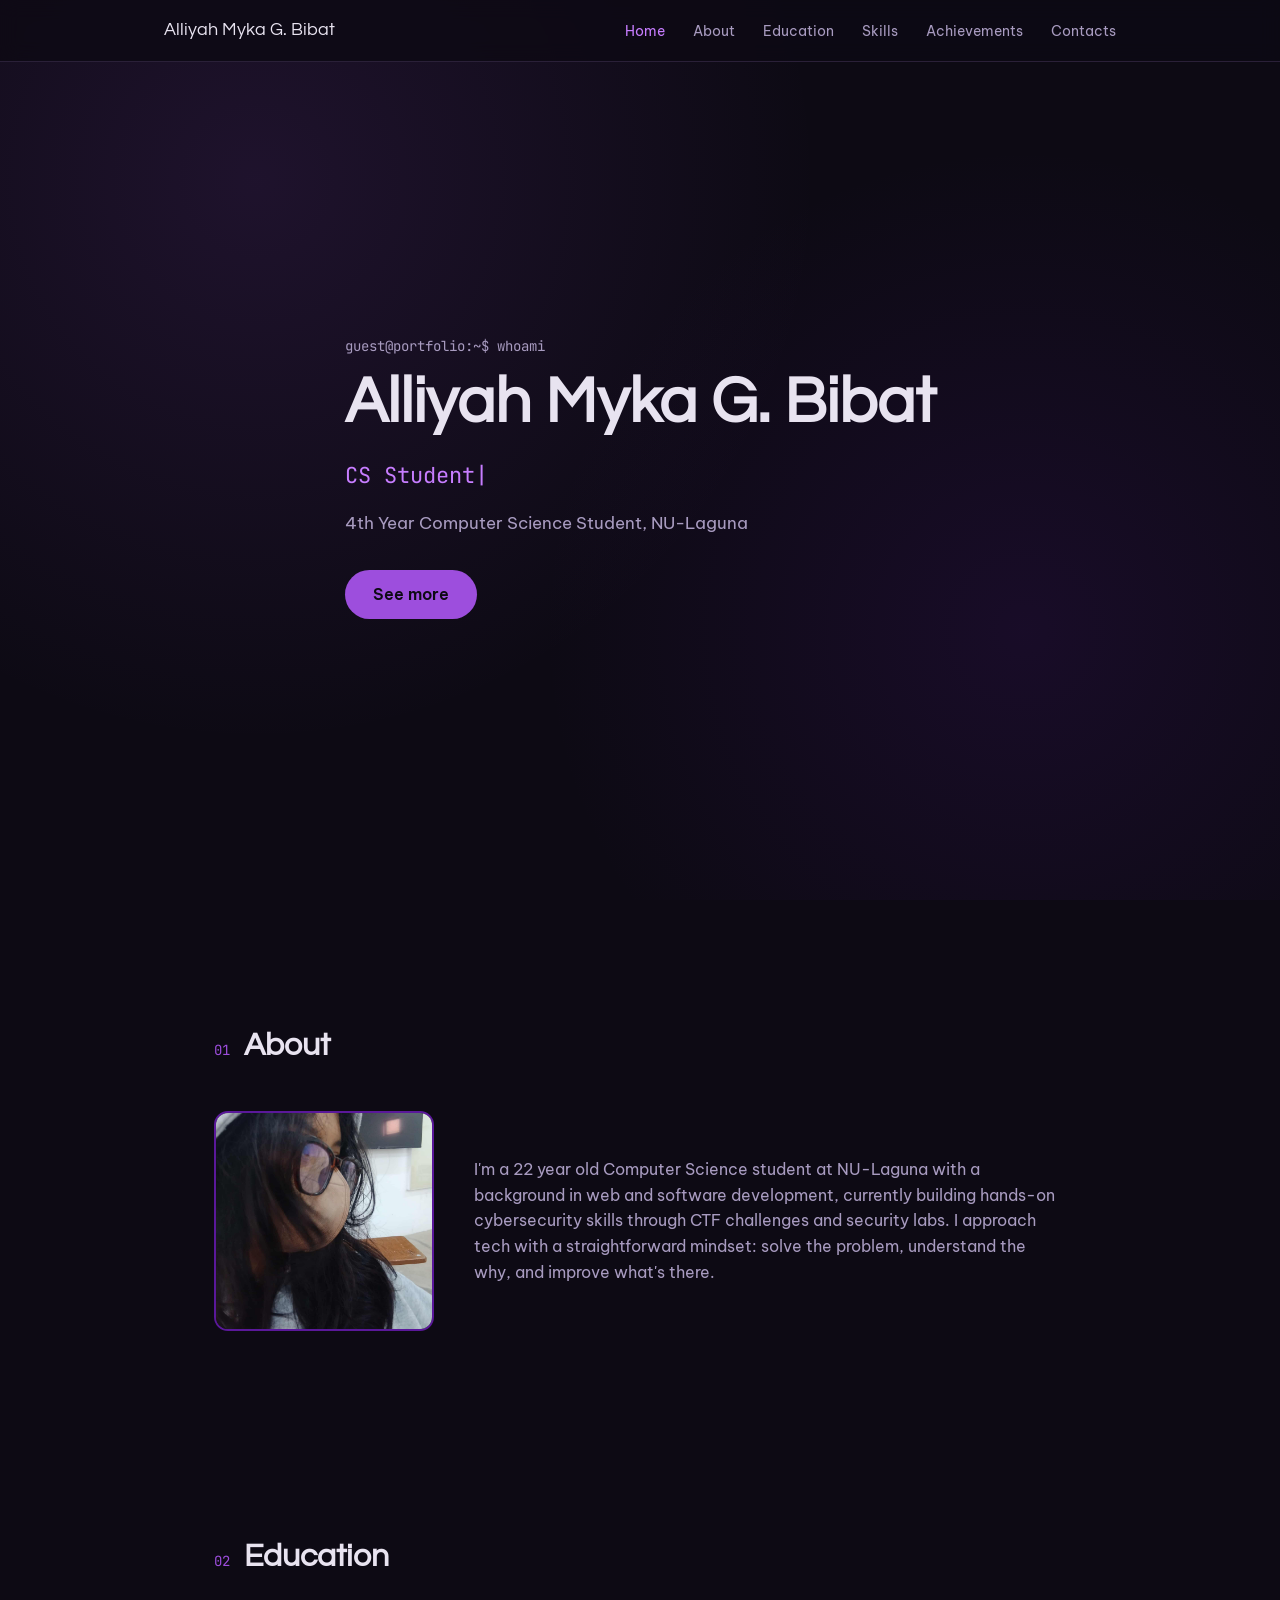
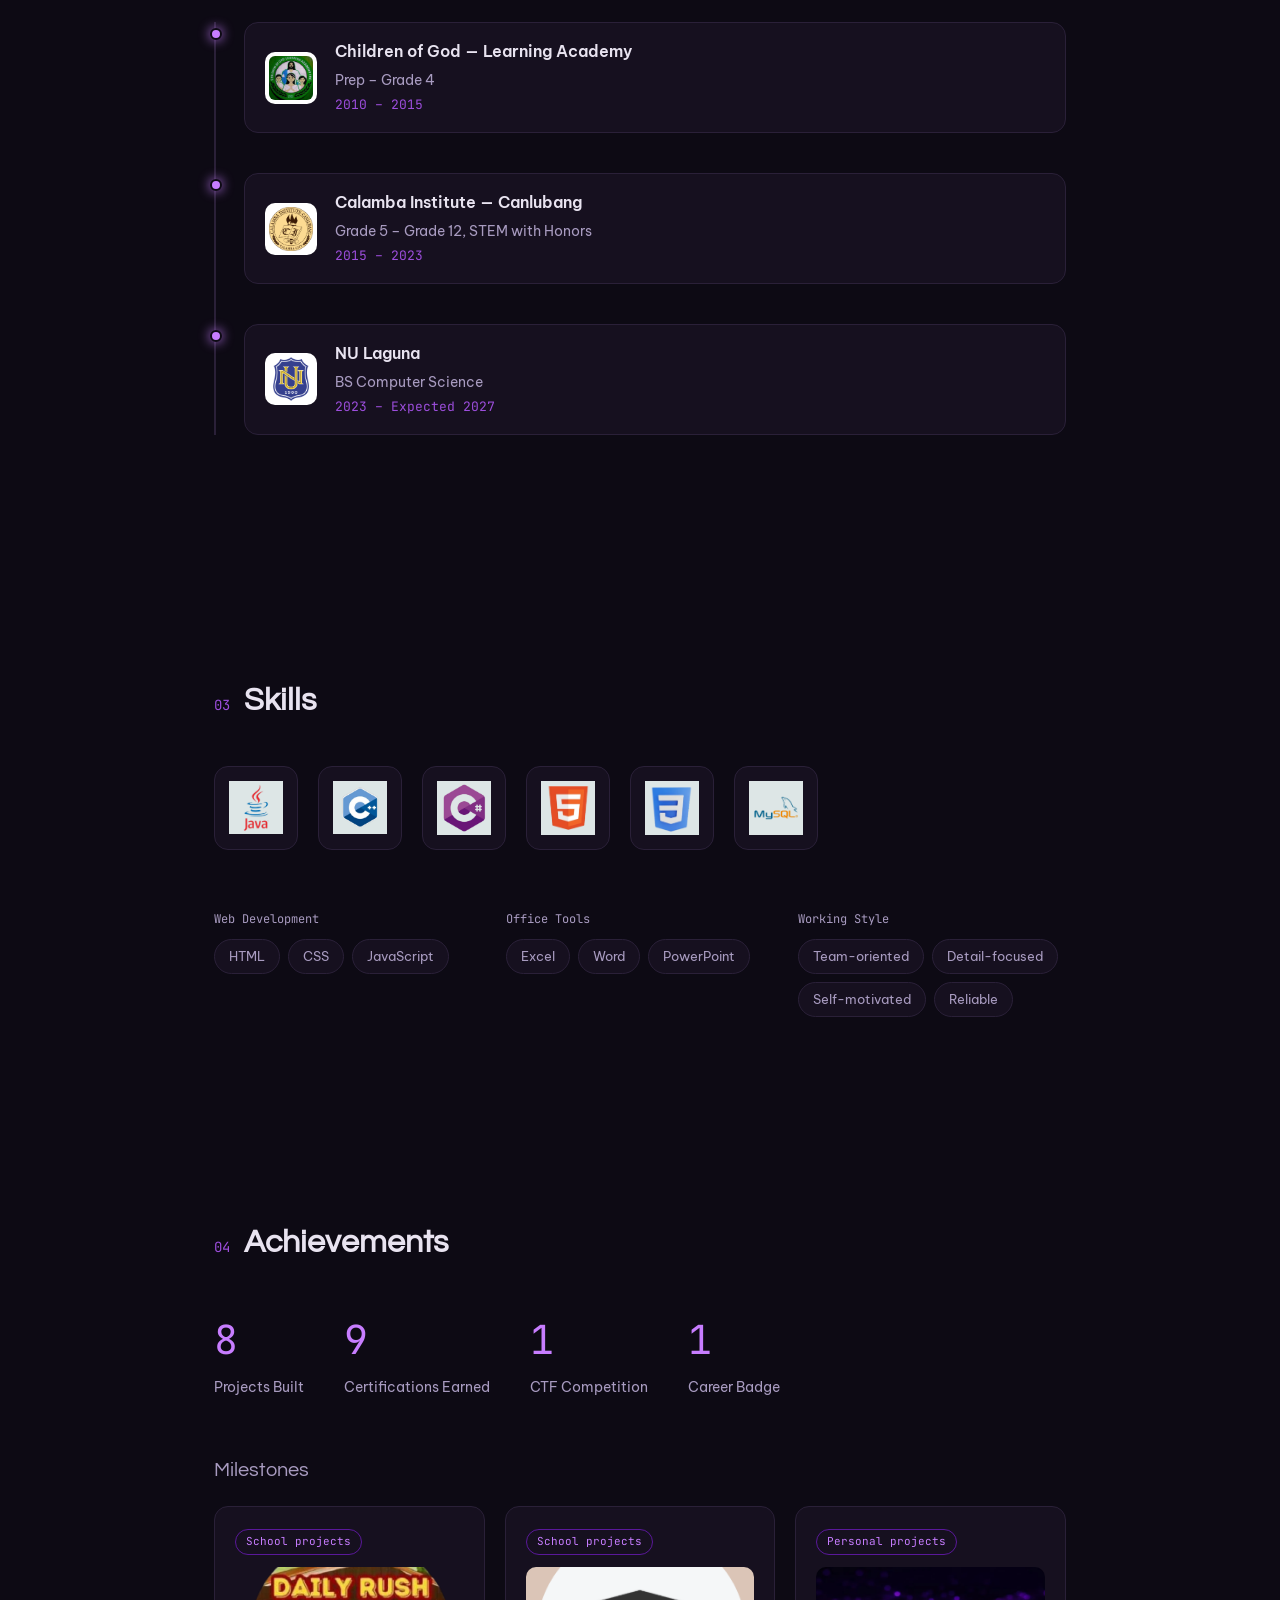
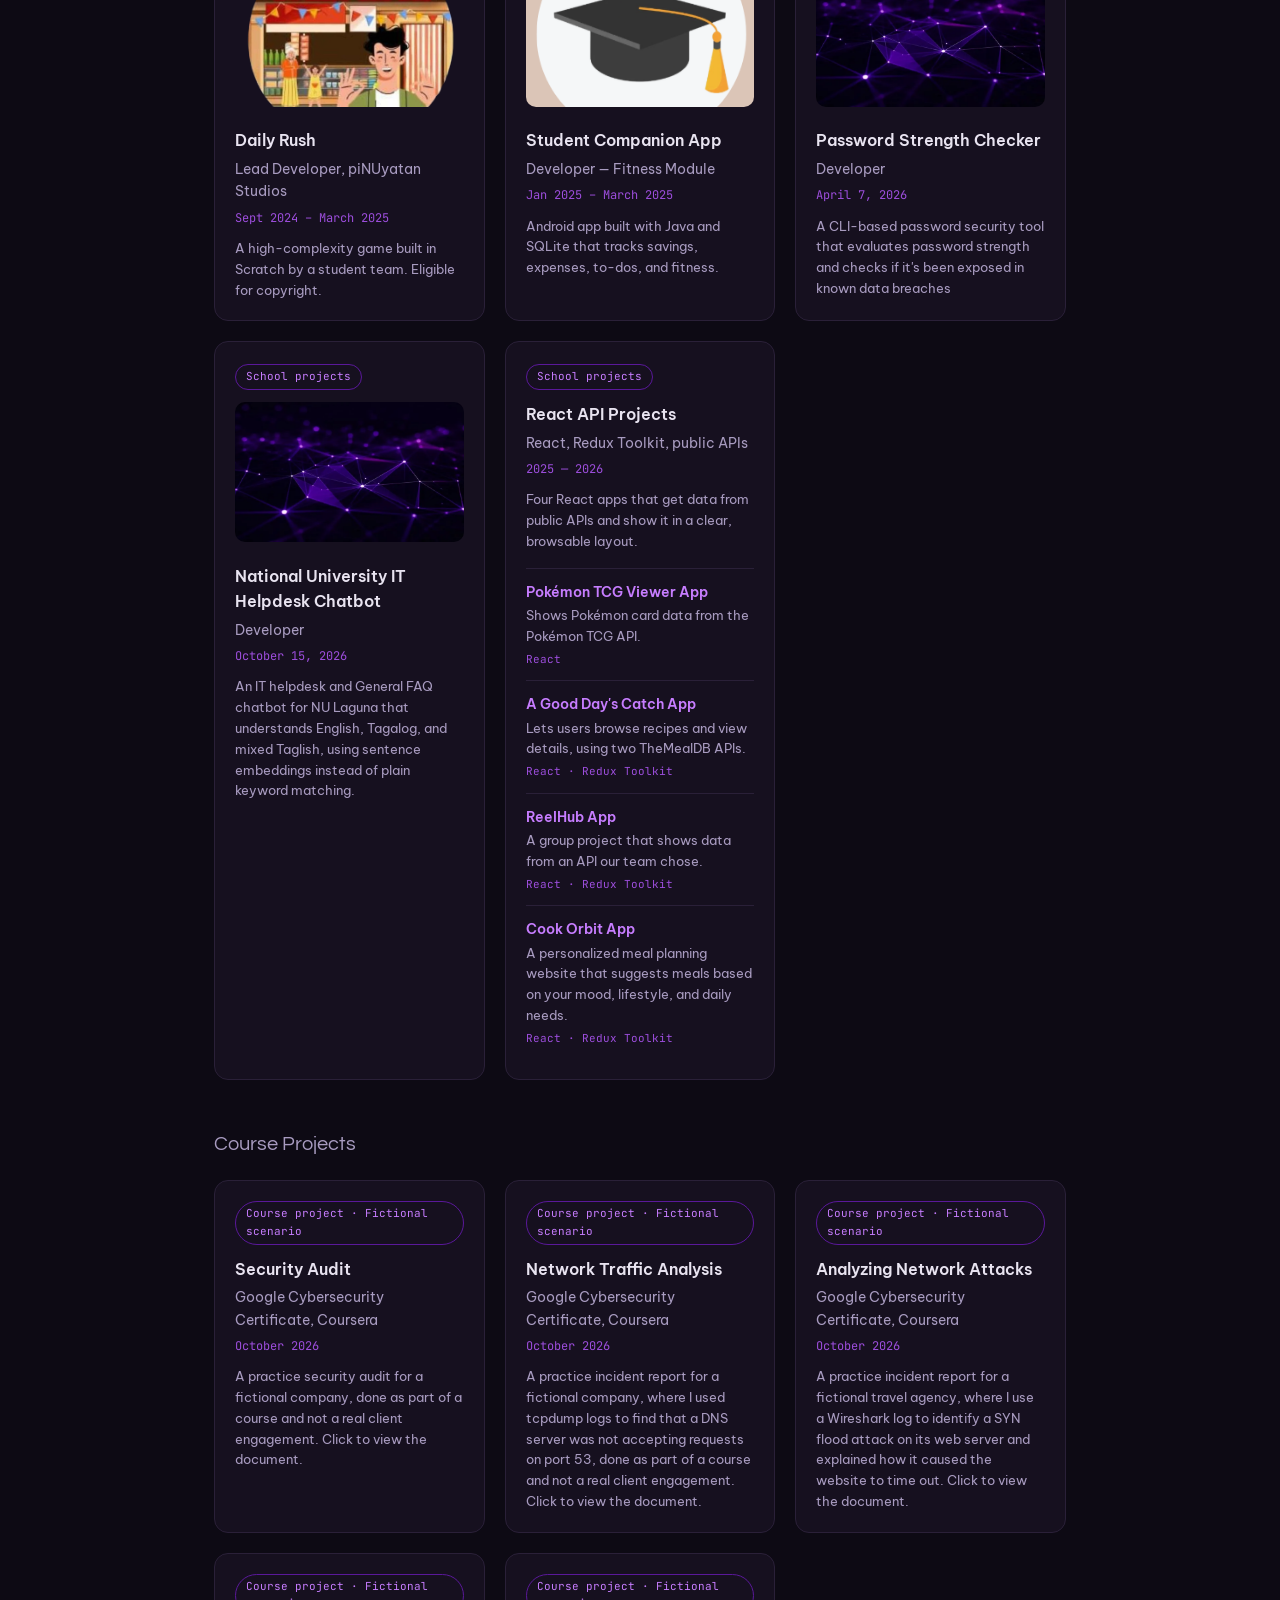
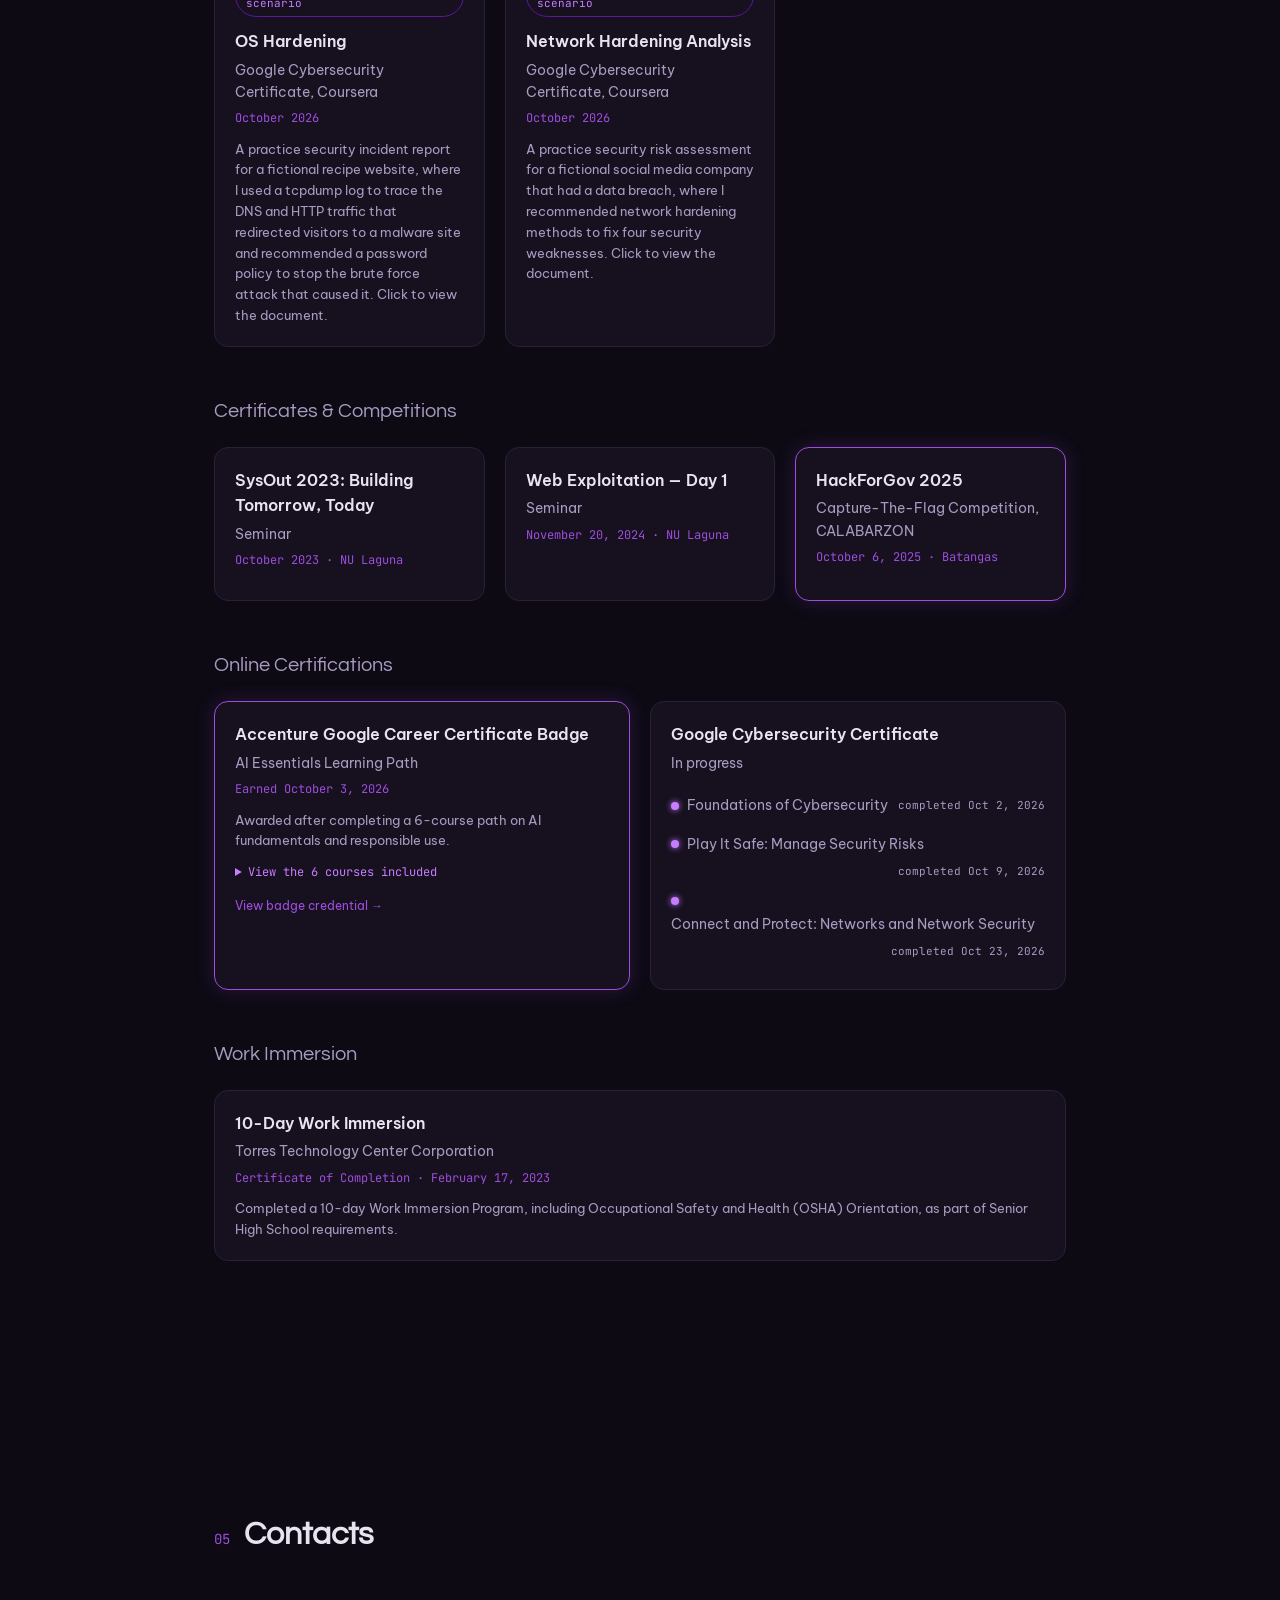
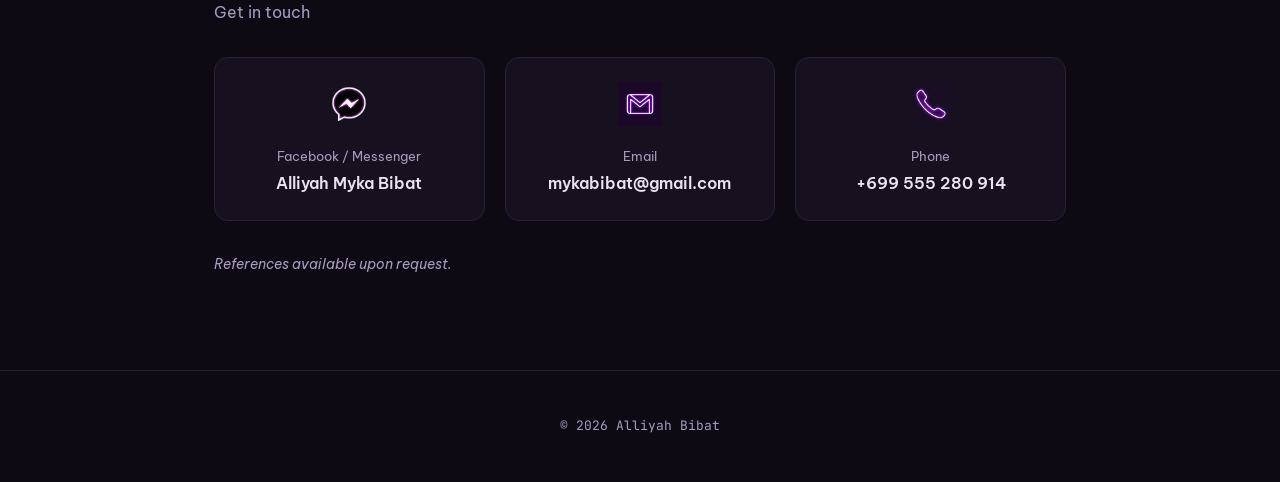
==== index.html @ 3f907509 "fixed stats" ====
<!DOCTYPE html>
<html lang="en">
<head>
<meta charset="UTF-8">
<meta name="viewport" content="width=device-width, initial-scale=1.0">
<title>Alliyah Bibat - Portfolio</title>
<link rel="icon" href="images/tab_icon.png" type="image/png">

<!-- preview stuff -->
<meta property="og:title" content="Alliyah Bibat - Portfolio">
<meta property="og:description" content="CS Student at NU Laguna.">
<meta property="og:image" content="https://my-portfolio-lake-delta-31.vercel.app/preview.png">
<meta property="og:url" content="https://my-portfolio-lake-delta-31.vercel.app/">
<meta property="og:type" content="website">

<meta name="twitter:card" content="summary_large_image">
<meta name="twitter:title" content="Alliyah Bibat - Portfolio">
<meta name="twitter:description" content="CS Student at NU Laguna.">
<meta name="twitter:image" content="https://my-portfolio-lake-delta-31.vercel.app/preview.png">

<!-- fonts -->
<link rel="preconnect" href="https://fonts.googleapis.com">
<link rel="preconnect" href="https://fonts.gstatic.com" crossorigin>
<link href="https://fonts.googleapis.com/css2?family=Questrial&family=Be+Vietnam+Pro:wght@400;500;600&family=JetBrains+Mono:wght@400;500;600&display=swap" rel="stylesheet">
                
<link rel="stylesheet" href="style.css">
</head>

<body>
    <nav class="navbar" id="navbar">
      <div class="nav-inner">
        <a href="#home" class="nav-brand">Alliyah Myka G. Bibat</a>
        <button class="nav-toggle" id="navToggle" aria-label="Toggle navigation">
          <span></span><span></span><span></span>
        </button>
        <ul class="nav-links" id="navLinks">
          <li><a href="#home" class="nav-link">Home</a></li>
          <li><a href="#about" class="nav-link">About</a></li>
          <li><a href="#education" class="nav-link">Education</a></li>
          <li><a href="#skills" class="nav-link">Skills</a></li>
          <li><a href="#achievements" class="nav-link">Achievements</a></li>
          <li><a href="#contact" class="nav-link">Contacts</a></li>
        </ul>
      </div>
    </nav>
 
    <section id="home" class="section hero">
      <div class="hero-inner">
        <p class="mono prompt">guest@portfolio:~$ whoami</p>
        <h1 class="hero-name">Alliyah Myka G. Bibat</h1>
        <p class="hero-role">
          <span id="typedRole" class="typed"></span><span class="cursor">|</span>
        </p>
        <p class="hero-sub">4th Year Computer Science Student, NU-Laguna</p>
        <a href="#about" class="btn-primary">See more</a>
      </div>
    </section>

    <section id="about" class="section">
      <div class="section-head">
        <span class="tag mono">01</span>
        <h2>About</h2>
      </div>

      <!-- update age -->
      <div class="about-grid">
        <img src="images/about.png" alt="pic of Alliyah" class="about-photo">
        <div class="about-text">
          <p>
            I'm a 22 year old Computer Science student at NU-Laguna with a background in
            web and software development, currently building hands-on cybersecurity skills
            through CTF challenges and security labs. I approach tech with a straightforward
            mindset: solve the problem, understand the why, and improve what's there.
          </p>
        </div>
      </div>
    </section>

    <section id="education" class="section">
      <div class="section-head">
        <span class="tag mono">02</span>
        <h2>Education</h2>
      </div>
      <div class="timeline">
        <div class="timeline-item">
          <div class="timeline-dot"></div>
          <div class="timeline-content">
            <a href="https://www.facebook.com/childrenofgodlearningacademy/" target="_blank" class="timeline-link">
              <img src="images/cgla.png" alt="CGLA logo" class="timeline-logo">
              <div>
                <p class="timeline-school">Children of God — Learning Academy</p>
                <p class="timeline-detail">Prep – Grade 4</p>
                <p class="mono timeline-date">2010 – 2015</p>
              </div>
            </a>
          </div>
        </div>

        <div class="timeline-item">
          <div class="timeline-dot"></div>
          <div class="timeline-content">
            <a href="https://www.facebook.com/CI.Canlubang.official/" target="_blank" class="timeline-link">
              <img src="images/cic.png" alt="CIC logo" class="timeline-logo">
              <div>
                <p class="timeline-school">Calamba Institute — Canlubang</p>
                <p class="timeline-detail">Grade 5 – Grade 12, STEM with Honors</p>
                <p class="mono timeline-date">2015 – 2023</p>
              </div>
            </a>
          </div>
        </div>

        <div class="timeline-item">
          <div class="timeline-dot"></div>
          <div class="timeline-content">
            <a href="https://www.national-u.edu.ph/nu-laguna/" target="_blank" class="timeline-link">
              <img src="images/nu.png" alt="NU Laguna logo" class="timeline-logo">
              <div>
                <p class="timeline-school">NU Laguna</p>
                <p class="timeline-detail">BS Computer Science</p>
                <p class="mono timeline-date">2023 – Expected 2027</p>
              </div>
            </a>
          </div>
        </div>
      </div>
    </section>

    <section id="skills" class="section">
      <div class="section-head">
        <span class="tag mono">03</span>
        <h2>Skills</h2>
      </div>

      <div class="skills-icons">
        <img src="images/java.png" alt="Java" class="skill-icon">
        <img src="images/c++.png" alt="C++" class="skill-icon">
        <img src="images/csharp.png" alt="C#" class="skill-icon">
        <img src="images/html.png" alt="HTML" class="skill-icon">
        <img src="images/css.png" alt="CSS" class="skill-icon">
        <img src="images/sql.png" alt="MySQL" class="skill-icon">
      </div>

      <div class="skills-tags-wrap">
        <div class="skills-tag-group">
          <p class="mono skills-label">Web Development</p>
          <div class="tags">
            <span class="tag-pill">HTML</span>
            <span class="tag-pill">CSS</span>
            <span class="tag-pill">JavaScript</span>
          </div>
        </div>
        <div class="skills-tag-group">
          <p class="mono skills-label">Office Tools</p>
          <div class="tags">
            <span class="tag-pill">Excel</span>
            <span class="tag-pill">Word</span>
            <span class="tag-pill">PowerPoint</span>
          </div>
        </div>
        <div class="skills-tag-group">
          <p class="mono skills-label">Working Style</p>
          <div class="tags">
            <span class="tag-pill">Team-oriented</span>
            <span class="tag-pill">Detail-focused</span>
            <span class="tag-pill">Self-motivated</span>
            <span class="tag-pill">Reliable</span>
          </div>
        </div>
      </div>
    </section>

    <section id="achievements" class="section">
      <div class="section-head">
        <span class="tag mono">04</span>
        <h2>Achievements</h2>
      </div>

      <!-- update stats -->
        <div class="stats-strip">
          <div class="stat">
            <p class="stat-num mono" data-target="8">0</p>
            <p class="stat-label">Projects Built</p>
          </div>
          <div class="stat">
            <p class="stat-num mono" data-target="9">0</p>
            <p class="stat-label">Certifications Earned</p>
          </div>
          <div class="stat">
            <p class="stat-num mono" data-target="1">0</p>
            <p class="stat-label">CTF Competition</p>
          </div>
          <div class="stat">
            <p class="stat-num mono" data-target="1">0</p>
            <p class="stat-label">Career Badge</p>
          </div>
        </div>

      <h3 class="sub-heading">Milestones</h3>
      <div class="cards-grid">
        <div class="card">
          <a href="proj/BibatMadriagaRodaSayre_DailyRush.html" target="_blank" class="card-link">
            <span class="label-pill mono">School projects</span>
            <img src="images/daily rush.png" alt="Daily Rush icon" class="card-img">
            <p class="card-title">Daily Rush</p>
            <p class="card-role">Lead Developer, piNUyatan Studios</p>
            <p class="mono card-date">Sept 2024 – March 2025</p>
            <p class="card-desc">A high-complexity game built in Scratch by a student team. Eligible for copyright.</p>
          </a>
        </div>

        <div class="card">
          <span class="label-pill mono">School projects</span>
          <img src="images/app.png" alt="Student Companion App icon" class="card-img">
          <p class="card-title">Student Companion App</p>
          <p class="card-role">Developer — Fitness Module</p>
          <p class="mono card-date">Jan 2025 – March 2025</p>
          <p class="card-desc">Android app built with Java and SQLite that tracks savings, expenses, to-dos, and fitness.</p>
        </div>

        <div class="card">
          <a href="https://github.com/bibatAlliyah/password-strength-checker" target="_blank" class="card-link">
            <span class="label-pill mono">Personal projects</span>
            <img src="images/placeholder.png" alt="" class="card-img">
            <p class="card-title">Password Strength Checker</p>
            <p class="card-role">Developer</p>
            <p class="mono card-date">April 7, 2026</p>
            <p class="card-desc">A CLI-based password security tool that evaluates password strength and checks if it's been exposed in known data breaches</p>
          </a>
        </div>

        <div class="card">
          <a href="https://github.com/bibatAlliyah/nul_chatbot" target="_blank" class="card-link">
            <span class="label-pill mono">School projects</span>
            <img src="images/placeholder.png" alt="" class="card-img">
            <p class="card-title">National University IT Helpdesk Chatbot</p>
            <p class="card-role">Developer</p>
            <p class="mono card-date">October 15, 2026</p>
            <p class="card-desc">An IT helpdesk and General FAQ chatbot for NU Laguna that understands English, Tagalog, and mixed Taglish, using sentence embeddings instead of plain keyword matching.</p>
          </a>
        </div>

        <div class="card">
          <span class="label-pill mono">School projects</span>
          <p class="card-title">React API Projects</p>
          <p class="card-role">React, Redux Toolkit, public APIs</p>
          <p class="mono card-date">2025 — 2026</p>
          <p class="card-desc">Four React apps that get data from public APIs and show it in a clear, browsable layout.</p>

          <ul class="project-list">
            <li>
              <a href="https://pokemon-tcg-gamma.vercel.app/" target="_blank" rel="noopener noreferrer">Pokémon TCG Viewer App</a>
              <span class="project-desc">Shows Pokémon card data from the Pokémon TCG API.</span>
              <span class="mono project-tech">React</span>
            </li>

            <li>
              <a href="https://my-recipe-ivory.vercel.app/" target="_blank" rel="noopener noreferrer">A Good Day's Catch App</a>
              <span class="project-desc">Lets users browse recipes and view details, using two TheMealDB APIs.</span>
              <span class="mono project-tech">React · Redux Toolkit</span>
            </li>

            <li>
              <a href="https://group6-midterm.vercel.app/" target="_blank" rel="noopener noreferrer">ReelHub App</a>
              <span class="project-desc">A group project that shows data from an API our team chose.</span>
              <span class="mono project-tech">React · Redux Toolkit</span>
            </li>

            <li>
              <a href="https://mood-meal-planner.vercel.app/" target="_blank" rel="noopener noreferrer">Cook Orbit App</a>
              <span class="project-desc">A personalized meal planning website that suggests meals based on your mood, lifestyle, and daily needs.</span>
              <span class="mono project-tech">React · Redux Toolkit</span>
            </li>
          </ul>
        </div>
      </div>

        <h3 class="sub-heading">Course Projects</h3>
        <div class="cards-grid certs-grid">
          <div class="card cert-card cert-trigger" data-file="proj/Bibat_Controls and Compliance Checklist from Coursera.pdf" data-type="pdf">
            <span class="label-pill mono">Course project · Fictional scenario</span>
            <p class="card-title">Security Audit</p>
            <p class="card-role">Google Cybersecurity Certificate, Coursera</p>
            <p class="mono card-date">October 2026</p>
            <p class="card-desc">A practice security audit for a fictional company, done as part of a course and not a real client engagement. Click to view the document.</p>
          </div>

          <div class="card cert-card cert-trigger" data-file="proj/Bibat_Cybersecurity Incident Report Network Traffic Analysis from Coursera.pdf" data-type="pdf">
            <span class="label-pill mono">Course project · Fictional scenario</span>
            <p class="card-title">Network Traffic Analysis</p>
            <p class="card-role">Google Cybersecurity Certificate, Coursera</p>
            <p class="mono card-date">October 2026</p>
            <p class="card-desc">A practice incident report for a fictional company, where I used tcpdump logs to find that a DNS server was not accepting requests on port 53, done as part of a course and not a real client engagement. Click to view the document.</p>
          </div>

          <div class="card cert-card cert-trigger" data-file="proj/Bibat_Cybersecurity Incident Report - Analyze Network Attacks from Coursera.pdf" data-type="pdf">
            <span class="label-pill mono">Course project · Fictional scenario</span>
            <p class="card-title">Analyzing Network Attacks</p>
            <p class="card-role">Google Cybersecurity Certificate, Coursera</p>
            <p class="mono card-date">October 2026</p>
            <p class="card-desc">A practice incident report for a fictional travel agency, where I use a Wireshark log to identify a SYN flood attack on its web server and explained how it caused the website to time out. Click to view the document.</p>
          </div>

          <div class="card cert-card cert-trigger" data-file="proj/Bibat_Security Incident Report OS Hardening Techniques from Coursera.pdf" data-type="pdf">
            <span class="label-pill mono">Course project · Fictional scenario</span>
            <p class="card-title">OS Hardening</p>
            <p class="card-role">Google Cybersecurity Certificate, Coursera</p>
            <p class="mono card-date">October 2026</p>
            <p class="card-desc">A practice security incident report for a fictional recipe website, where I used a tcpdump log to trace the DNS and HTTP traffic that redirected visitors to a malware site and recommended a password policy to stop the brute force attack that caused it. Click to view the document.</p>
          </div>

          <div class="card cert-card cert-trigger" data-file="proj/Bibat_Security Risk Assessment Report from Coursera.pdf" data-type="pdf">
            <span class="label-pill mono">Course project · Fictional scenario</span>
            <p class="card-title">Network Hardening Analysis</p>
            <p class="card-role">Google Cybersecurity Certificate, Coursera</p>
            <p class="mono card-date">October 2026</p>
            <p class="card-desc">A practice security risk assessment for a fictional social media company that had a data breach, where I recommended network hardening methods to fix four security weaknesses. Click to view the document.</p>
          </div>
        </div>

      <h3 class="sub-heading">Certificates &amp; Competitions</h3>
      <div class="cards-grid certs-grid">
        <div class="card cert-card">
          <p class="card-title">SysOut 2023: Building Tomorrow, Today</p>
          <p class="card-role">Seminar</p>
          <p class="mono card-date">October 2023 · NU Laguna</p>
        </div>
        <div class="card cert-card">
          <p class="card-title">Web Exploitation — Day 1</p>
          <p class="card-role">Seminar</p>
          <p class="mono card-date">November 20, 2024 · NU Laguna</p>
        </div>
        <div class="card cert-card highlight">
          <p class="card-title">HackForGov 2025</p>
          <p class="card-role">Capture-The-Flag Competition, CALABARZON</p>
          <p class="mono card-date">October 6, 2025 · Batangas</p>
        </div>
      </div>

      <h3 class="sub-heading">Online Certifications</h3>
        <div class="cards-grid certs-grid">
          <div class="card cert-card highlight">
            <p class="card-title">Accenture Google Career Certificate Badge</p>
            <p class="card-role">AI Essentials Learning Path</p>
            <p class="mono card-date">Earned October 3, 2026</p>
            <p class="card-desc">Awarded after completing a 6-course path on AI fundamentals and responsible use.</p>
            <details class="course-list">
              <summary>View the 6 courses included</summary>
              <ul>
                <li>
                  <a href="certs/AIFundamentals.pdf" class="cert-trigger" data-file="certs/AIFundamentals.pdf" data-type="pdf">
                    AI Fundamentals
                  </a>
                </li>
                <li>
                  <a href="certs/IntroToAI.pdf" class="cert-trigger" data-file="certs/IntroToAI.pdf" data-type="pdf">
                    Introduction to AI
                  </a>
                </li>
                <li>
                  <a href="certs/AIBrainstorm.pdf" class="cert-trigger" data-file="certs/AIBrainstorm.pdf" data-type="pdf">
                    AI for Brainstorming and Planning
                  </a>
                </li>
                <li>
                  <a href="certs/AITools.pdf" class="cert-trigger" data-file="certs/AITools.pdf" data-type="pdf">
                    Maximize Productivity With AI Tools
                  </a>
                </li>
                <li>
                  <a href="certs/AIInsights.pdf" class="cert-trigger" data-file="certs/AIInsights.pdf" data-type="pdf">
                    AI for Research and Insights
                  </a>
                </li>
                <li>
                  <a href="certs/ResponsibleAI.pdf" class="cert-trigger" data-file="certs/ResponsibleAI.pdf" data-type="pdf">
                    Use AI Responsibly
                  </a>
                </li>
              </ul>
            </details>
            <a href="https://coursera.org/share/163173236cc5b36e9dffedb83c636659" target="_blank" class="card-verify-link">View badge credential →</a>
          </div>

          <div class="card cert-card">
            <p class="card-title">Google Cybersecurity Certificate</p>
            <p class="card-role">In progress</p>
            <ul class="progress-list">
              <li>
                <span class="status-dot done"></span>
                  <a href="certs/FoundationsOfCybersecurity.pdf" class="cert-trigger" data-file="certs/FoundationsOfCybersecurity.pdf" data-type="pdf">
                    Foundations of Cybersecurity
                  </a>
                <span class="mono progress-date">completed Oct 2, 2026</span>
              </li>

              <li>
                <span class="status-dot done"></span>
                  <a href="certs/PlaySafe.pdf" class="cert-trigger" data-file="certs/PlaySafe.pdf" data-type="pdf">
                    Play It Safe: Manage Security Risks
                  </a>
                <span class="mono progress-date">completed Oct 9, 2026</span>
              </li>

              <li>
                <span class="status-dot done"></span>
                  <a href="certs/ConnectAndProtect.pdf" class="cert-trigger" data-file="certs/ConnectAndProtect.pdf" data-type="pdf">
                    Connect and Protect: Networks and Network Security
                  </a>
                <span class="mono progress-date">completed Oct 23, 2026</span>
              </li>
            </ul>
          </div>
        </div>

        <h3 class="sub-heading">Work Immersion</h3>
        <div class="cards-grid certs-grid">
          <div class="card cert-card cert-trigger" data-file="certs/Work Immersion - OSHA.png" data-type="image">
            <p class="card-title">10-Day Work Immersion</p>
            <p class="card-role">Torres Technology Center Corporation</p>
            <p class="mono card-date">Certificate of Completion · February 17, 2023</p>
            <p class="card-desc">Completed a 10-day Work Immersion Program, including Occupational Safety and Health (OSHA) Orientation, as part of Senior High School requirements.</p>
          </div>
        </div>

    </section>

    <section id="contact" class="section">
      <div class="section-head">
        <span class="tag mono">05</span>
        <h2>Contacts</h2>
      </div>
      <p class="contact-intro">Get in touch</p>

      <div class="contact-grid">
        <a href="https://www.facebook.com/iyamyka/" target="_blank" class="contact-card">
          <img src="images/msg.png" alt="Messenger icon" class="contact-icon">
          <p class="contact-label">Facebook / Messenger</p>
          <p class="contact-value">Alliyah Myka Bibat</p>
        </a>
        <a href="mailto:mykabibat@gmail.com" class="contact-card">
          <img src="images/email.png" alt="Email icon" class="contact-icon">
          <p class="contact-label">Email</p>
          <p class="contact-value">mykabibat@gmail.com</p>
        </a>
        <a href="tel:+699555280914" class="contact-card">
          <img src="images/phone.png" alt="Phone icon" class="contact-icon">
          <p class="contact-label">Phone</p>
          <p class="contact-value">+699 555 280 914</p>
        </a>
      </div>

      <p class="references-note">References available upon request.</p>
    </section>

    <footer class="footer">
        <p class="mono">© 2026 Alliyah Bibat</p>
    </footer>


  <div class="modal-overlay" id="certModal">
    <div class="modal-box">
      <button class="modal-close" id="modalClose">&times;</button>
      <div class="modal-content" id="modalContent"></div>
    </div>
  </div>
  <script src="script.js"></script>

</body>
</html>
---- style.css ----
:root {
  --bg: #0d0a14;
  --panel: #16101f;
  --panel-border: #2a2038;
  --text: #e8e3f0;
  --text-dim: #a89bc0;
  --accent: #9d4edd;
  --accent-deep: #5a189a;
  --glow: #c77dff;
  --radius: 14px;
}

* { box-sizing: border-box; }

html { scroll-behavior: smooth; }

body {
  margin: 0;
  background: var(--bg);
  color: var(--text);
  font-family: "Be Vietnam Pro", sans-serif;
  line-height: 1.6;
}

h1, h2, h3 {
  font-family: "Questrial", sans-serif;
  margin: 0;
}

.mono { font-family: "JetBrains Mono", monospace; }

a { color: inherit; text-decoration: none; }

.section {
  max-width: 900px;
  margin: 0 auto;
  padding: 120px 24px 80px;
}

.section-head {
  display: flex;
  align-items: baseline;
  gap: 14px;
  margin-bottom: 40px;
}

.section-head .tag {
  color: var(--accent);
  font-size: 14px;
}

.section-head h2 {
  font-size: 32px;
}

.navbar {
  position: fixed;
  top: 0;
  width: 100%;
  z-index: 1000;
  background: rgba(13, 10, 20, 0.85);
  backdrop-filter: blur(10px);
  border-bottom: 1px solid var(--panel-border);
}

.nav-inner {
  max-width: 1000px;
  margin: 0 auto;
  display: flex;
  align-items: center;
  justify-content: space-between;
  padding: 16px 24px;
}

.nav-brand {
  font-family: "Questrial", sans-serif;
  font-size: 18px;
  color: var(--text);
}

.nav-links {
  list-style: none;
  display: flex;
  gap: 28px;
  margin: 0;
  padding: 0;
}

.nav-link {
  font-size: 14px;
  color: var(--text-dim);
  transition: color 0.2s ease;
}

.nav-link:hover, .nav-link.active {
  color: var(--glow);
}

.nav-toggle {
  display: none;
  flex-direction: column;
  gap: 5px;
  background: none;
  border: none;
  cursor: pointer;
}

.nav-toggle span {
  width: 24px;
  height: 2px;
  background: var(--text);
}

.hero {
  min-height: 100vh;
  display: flex;
  align-items: center;
  justify-content: center;
  text-align: left;
  max-width: none;
  background:
    radial-gradient(circle at 20% 20%, rgba(157, 78, 221, 0.12), transparent 45%),
    radial-gradient(circle at 80% 70%, rgba(90, 24, 154, 0.15), transparent 40%);
}

.hero-inner { max-width: 700px; padding: 0 24px; }

.prompt {
  color: var(--text-dim);
  font-size: 14px;
  margin-bottom: 12px;
}

.hero-name {
  font-size: 64px;
  line-height: 1.05;
  margin-bottom: 16px;
}

.hero-role {
  font-family: "JetBrains Mono", monospace;
  font-size: 22px;
  color: var(--glow);
  min-height: 30px;
  margin-bottom: 12px;
}

.cursor {
  animation: blink 1s step-start infinite;
}

@keyframes blink {
  50% { opacity: 0; }
}

.hero-sub {
  color: var(--text-dim);
  font-size: 17px;
  margin-bottom: 32px;
}

.btn-primary {
  display: inline-block;
  background: var(--accent);
  color: #0d0a14;
  font-weight: 600;
  padding: 12px 28px;
  border-radius: 999px;
  transition: background 0.2s ease, transform 0.2s ease;
}

.btn-primary:hover {
  background: var(--glow);
  transform: translateY(-2px);
}

/*about*/
.about-grid {
  display: grid;
  grid-template-columns: 220px 1fr;
  gap: 40px;
  align-items: center;
}

.about-photo {
  width: 220px;
  height: 220px;
  object-fit: cover;
  border-radius: var(--radius);
  border: 2px solid var(--accent-deep);
}

.about-text p {
  font-size: 16px;
  color: var(--text-dim);
  max-width: 60ch;
}

/*edu timeline*/
.timeline {
  position: relative;
  padding-left: 28px;
  border-left: 2px solid var(--panel-border);
}

.timeline-item {
  position: relative;
  margin-bottom: 40px;
}

.timeline-dot {
  position: absolute;
  left: -34px;
  top: 6px;
  width: 12px;
  height: 12px;
  border-radius: 50%;
  background: var(--panel-border);
  border: 2px solid var(--bg);
  transition: background 0.4s ease, box-shadow 0.4s ease;
}

.timeline-dot.lit {
  background: var(--glow);
  box-shadow: 0 0 12px var(--glow);
}

.timeline-link {
  display: flex;
  gap: 18px;
  align-items: center;
  background: var(--panel);
  border: 1px solid var(--panel-border);
  border-radius: var(--radius);
  padding: 16px 20px;
  transition: border-color 0.2s ease;
}

.timeline-link:hover {
  border-color: var(--accent);
}

.timeline-logo {
  width: 52px;
  height: 52px;
  object-fit: contain;
  border-radius: 10px;
  background: #fff;
  padding: 4px;
}

.timeline-school {
  font-weight: 600;
  margin: 0 0 4px;
}

.timeline-detail {
  color: var(--text-dim);
  margin: 0 0 4px;
  font-size: 14px;
}

.timeline-date {
  color: var(--accent);
  font-size: 13px;
  margin: 0;
}

/* ===== Skills ===== */
.skills-icons {
  display: flex;
  flex-wrap: wrap;
  gap: 20px;
  margin-bottom: 48px;
}

.skill-icon {
  width: 84px;
  height: 84px;
  object-fit: contain;
  background: var(--panel);
  border: 1px solid var(--panel-border);
  border-radius: var(--radius);
  padding: 14px;
  transition: border-color 0.2s ease, transform 0.2s ease;
}

.skill-icon:hover {
  border-color: var(--accent);
  transform: translateY(-4px);
}

.skills-tags-wrap {
  display: grid;
  grid-template-columns: repeat(3, 1fr);
  gap: 24px;
}

.skills-label {
  color: var(--text-dim);
  font-size: 12px;
  margin-bottom: 10px;
}

.tags {
  display: flex;
  flex-wrap: wrap;
  gap: 8px;
}

.tag-pill {
  background: var(--panel);
  border: 1px solid var(--panel-border);
  border-radius: 999px;
  padding: 6px 14px;
  font-size: 13px;
  color: var(--text-dim);
}

/*achievements*/
.stats-strip {
  display: flex;
  gap: 40px;
  margin-bottom: 56px;
  flex-wrap: wrap;
}

.stat-num {
  font-size: 40px;
  color: var(--glow);
  margin: 0;
}

.stat-label {
  color: var(--text-dim);
  font-size: 14px;
  margin: 4px 0 0;
}

.sub-heading {
  font-size: 20px;
  color: var(--text-dim);
  font-weight: 400;
  margin: 0 0 20px;
}

.cards-grid {
  display: grid;
  grid-template-columns: repeat(auto-fit, minmax(260px, 1fr));
  gap: 20px;
  margin-bottom: 48px;
}

.card {
  background: var(--panel);
  border: 1px solid var(--panel-border);
  border-radius: var(--radius);
  padding: 20px;
  transition: border-color 0.2s ease;
}

.card:hover {
  border-color: var(--accent);
}

.card-img {
  width: 100%;
  height: 140px;
  object-fit: cover;
  border-radius: 10px;
  margin-bottom: 14px;
}

.card-title {
  font-weight: 600;
  margin: 0 0 4px;
  font-size: 16px;
}

.card-role {
  color: var(--text-dim);
  font-size: 14px;
  margin: 0 0 6px;
}

.card-date {
  color: var(--accent);
  font-size: 12px;
  margin: 0 0 10px;
}

.card-desc {
  font-size: 13px;
  color: var(--text-dim);
  margin: 0;
}

.cert-card.highlight {
  border-color: var(--accent);
  box-shadow: 0 0 20px rgba(157, 78, 221, 0.2);
}

/* expandable cert list */
.course-list {
  margin-top: 12px;
  font-size: 13px;
}

.course-list summary {
  cursor: pointer;
  color: var(--glow);
  font-family: "JetBrains Mono", monospace;
  font-size: 12px;
}

.course-list ul {
  list-style: none;
  padding: 0;
  margin: 10px 0 0;
}

.course-list li {
  padding: 6px 0;
  border-top: 1px solid var(--panel-border);
}

.course-list a {
  color: var(--text-dim);
  transition: color 0.2s ease;
}

.course-list a:hover {
  color: var(--glow);
}

.card-verify-link {
  display: inline-block;
  margin-top: 14px;
  font-size: 12px;
  color: var(--accent);
}

.card-verify-link:hover {
  color: var(--glow);
}

/* cert list */
.progress-list {
  list-style: none;
  padding: 0;
  margin: 12px 0 0;
}

.progress-list li {
  display: flex;
  align-items: center;
  gap: 8px;
  padding: 8px 0;
  font-size: 14px;
  flex-wrap: wrap;
}

.status-dot {
  width: 8px;
  height: 8px;
  border-radius: 50%;
  flex-shrink: 0;
}

.status-dot.done {
  background: var(--glow);
  box-shadow: 0 0 6px var(--glow);
}

.status-dot.pending {
  background: var(--panel-border);
  border: 1px solid var(--text-dim);
}

.progress-date {
  color: var(--text-dim);
  font-size: 11px;
  margin-left: auto;
}

/*contacts*/
.contact-intro {
  color: var(--text-dim);
  margin-bottom: 32px;
}

.contact-grid {
  display: grid;
  grid-template-columns: repeat(auto-fit, minmax(220px, 1fr));
  gap: 20px;
}

.contact-card {
  background: var(--panel);
  border: 1px solid var(--panel-border);
  border-radius: var(--radius);
  padding: 24px;
  text-align: center;
  transition: border-color 0.2s ease, transform 0.2s ease;
}

.contact-card:hover {
  border-color: var(--accent);
  transform: translateY(-4px);
}

.contact-icon {
  width: 44px;
  height: 44px;
  object-fit: contain;
  margin-bottom: 12px;
}

.contact-label {
  color: var(--text-dim);
  font-size: 13px;
  margin: 0 0 4px;
}

.contact-value {
  font-weight: 600;
  margin: 0;
}

.references-note {
  margin-top: 32px;
  color: var(--text-dim);
  font-size: 14px;
  font-style: italic;
}

/*footer*/
.footer {
  text-align: center;
  padding: 32px 24px;
  color: var(--text-dim);
  font-size: 13px;
  border-top: 1px solid var(--panel-border);
}

/*for mobile*/
@media (max-width: 768px) {
  .nav-toggle { display: flex; }

  .nav-links {
    position: absolute;
    top: 100%;
    left: 0;
    right: 0;
    background: var(--bg);
    flex-direction: column;
    padding: 20px 24px;
    gap: 18px;
    display: none;
    border-bottom: 1px solid var(--panel-border);
  }

  .nav-links.open { display: flex; }

  .hero-name { font-size: 40px; }
  .hero-role { font-size: 16px; }

  .about-grid {
    grid-template-columns: 1fr;
    text-align: center;
  }

  .about-photo { margin: 0 auto; }

  .skills-tags-wrap { grid-template-columns: 1fr; }

  .timeline-link { flex-direction: column; text-align: center; }
}

/*cert popups*/
a.cert-trigger,
button.cert-trigger {
  display: inline-block;
  margin-top: 14px;
  background: none;
  border: 1px solid var(--accent);
  color: var(--accent);
  font-family: "JetBrains Mono", monospace;
  font-size: 12px;
  padding: 8px 16px;
  border-radius: 999px;
  cursor: pointer;
  transition: background 0.2s ease, color 0.2s ease;
}

a.cert-trigger:hover,
button.cert-trigger:hover {
  background: var(--accent);
  color: #0d0a14;
}

.progress-list a.cert-trigger {
  display: inline;
  margin-top: 0;
  background: none;
  border: none;
  padding: 0;
  border-radius: 0;
  color: var(--text-dim);
  font-family: "Be Vietnam Pro", sans-serif;
  font-size: 14px;
}

.progress-list a.cert-trigger:hover {
  background: none;
  color: var(--glow);
}

.modal-overlay {
  display: none;
  position: fixed;
  inset: 0;
  background: rgba(13, 10, 20, 0.85);
  backdrop-filter: blur(6px);
  z-index: 2000;
  align-items: center;
  justify-content: center;
  padding: 24px;
}

.modal-overlay.open {
  display: flex;
}

.modal-box {
  position: relative;
  background: var(--panel);
  border: 1px solid var(--panel-border);
  border-radius: var(--radius);
  width: 100%;
  max-width: 800px;
  max-height: 85vh;
  padding: 20px;
  overflow: auto;
}

.modal-close {
  position: absolute;
  top: 10px;
  right: 16px;
  background: none;
  border: none;
  color: var(--text);
  font-size: 28px;
  cursor: pointer;
  line-height: 1;
}

.modal-close:hover {
  color: var(--glow);
}

.modal-pdf {
  width: 100%;
  height: 75vh;
  border: none;
  border-radius: 8px;
}

.modal-img {
  width: 100%;
  border-radius: 8px;
}

.card.cert-trigger {
  cursor: pointer;
}

.card.cert-trigger:hover {
  border-color: var(--accent);
  transform: translateY(-2px);
}

.label-pill {
  display: inline-block;
  font-size: 11px;
  color: var(--glow);
  border: 1px solid var(--accent-deep);
  border-radius: 999px;
  padding: 3px 10px;
  margin-bottom: 12px;
}

/* ===== proj list inside react proj card ===== */
.project-list {
  list-style: none;
  padding: 0;
  margin: 16px 0 0;
}

.project-list li {
  padding: 12px 0;
  border-top: 1px solid var(--panel-border);
  font-size: 14px;
}

.project-list a {
  color: var(--glow);
  font-weight: 600;
  transition: color 0.2s ease;
}

.project-list a:hover {
  color: var(--text);
}

.project-desc {
  display: block;
  color: var(--text-dim);
  font-size: 13px;
  margin-top: 2px;
}

.project-tech {
  display: block;
  color: var(--accent);
  font-size: 11px;
  margin-top: 4px;
}
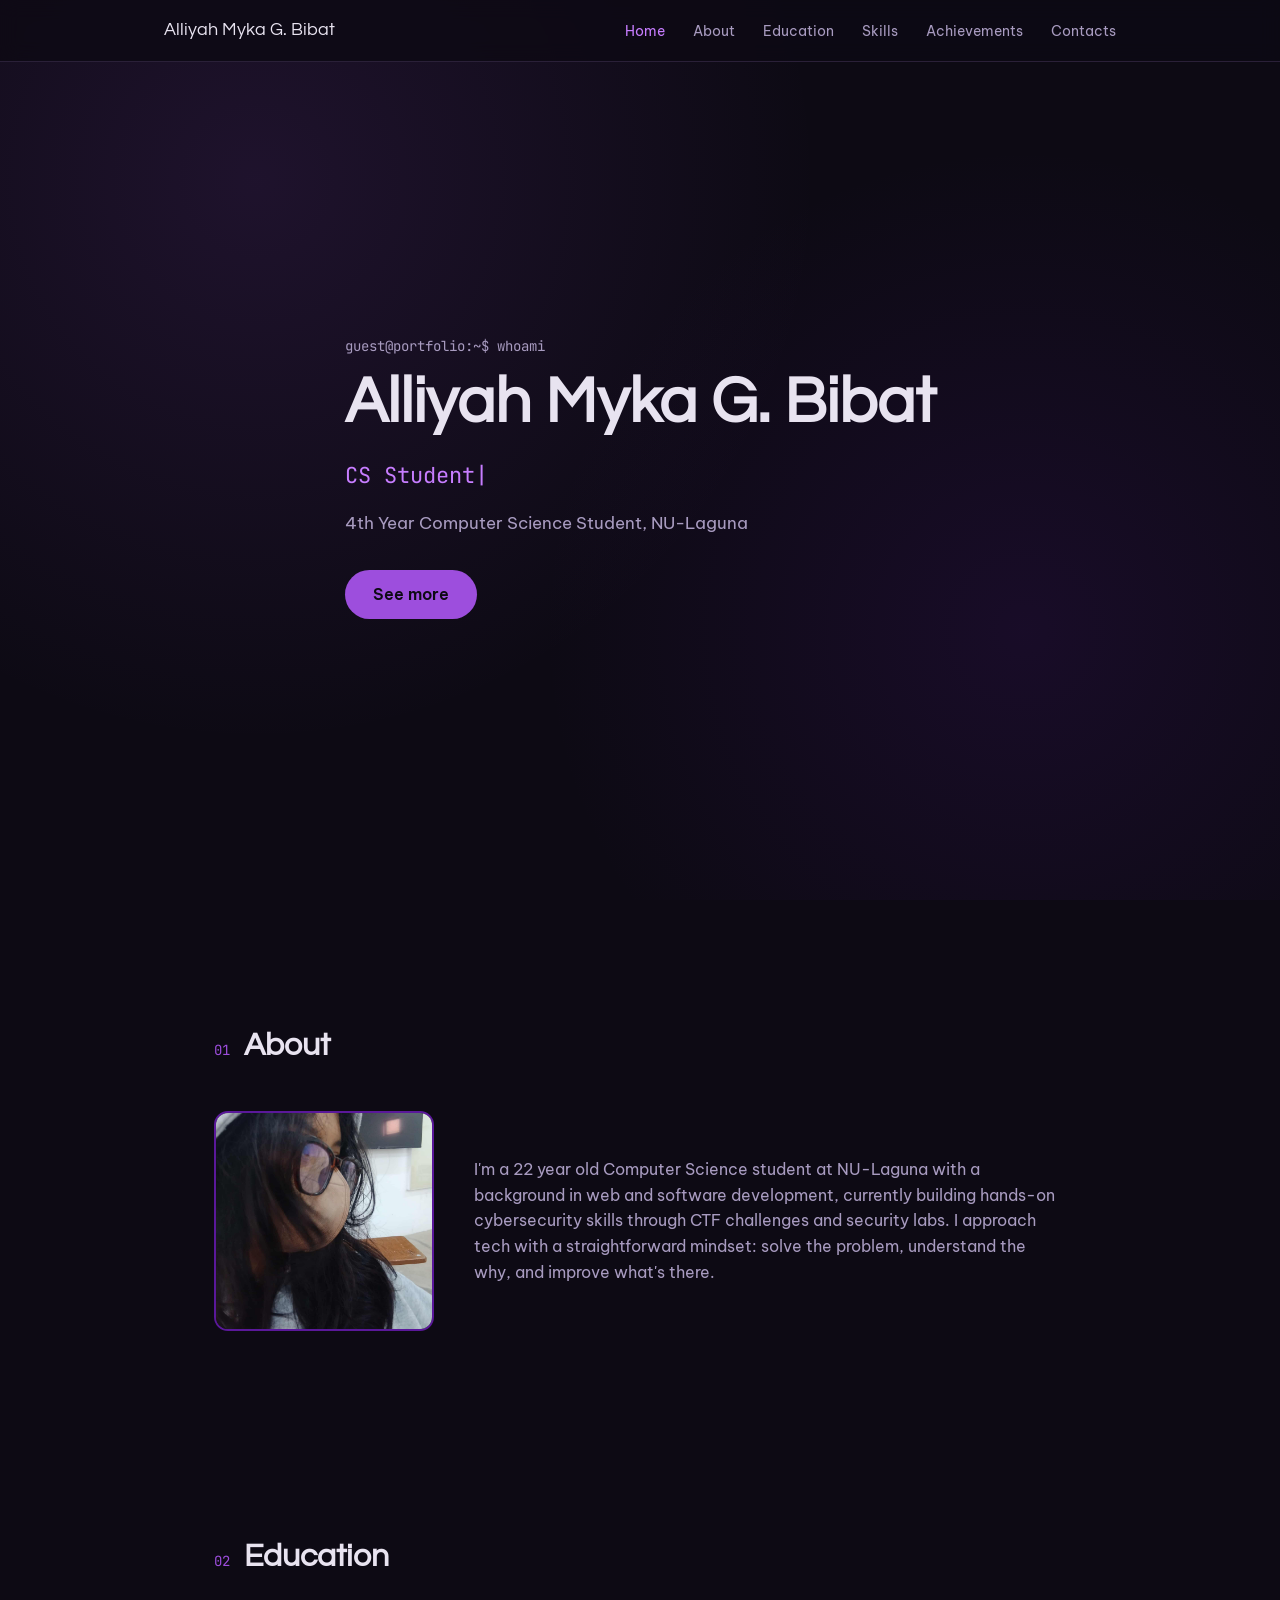
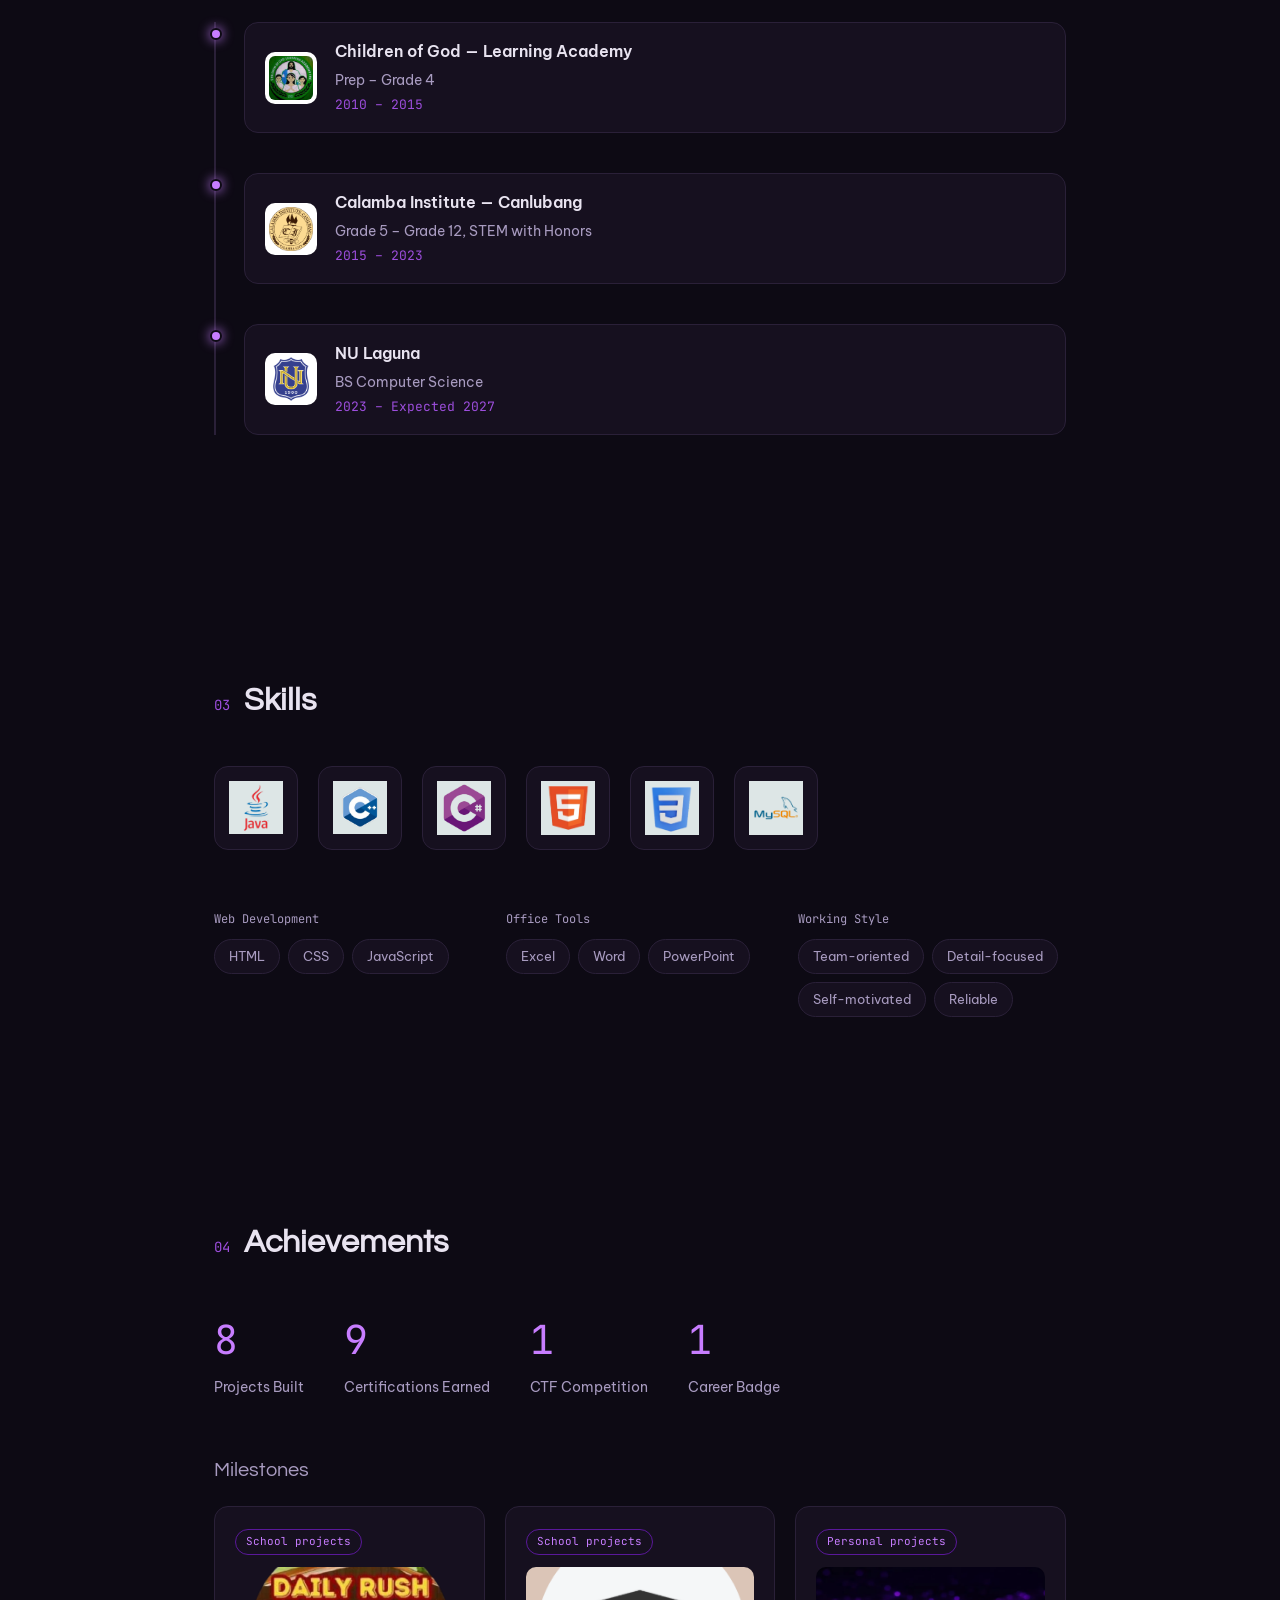
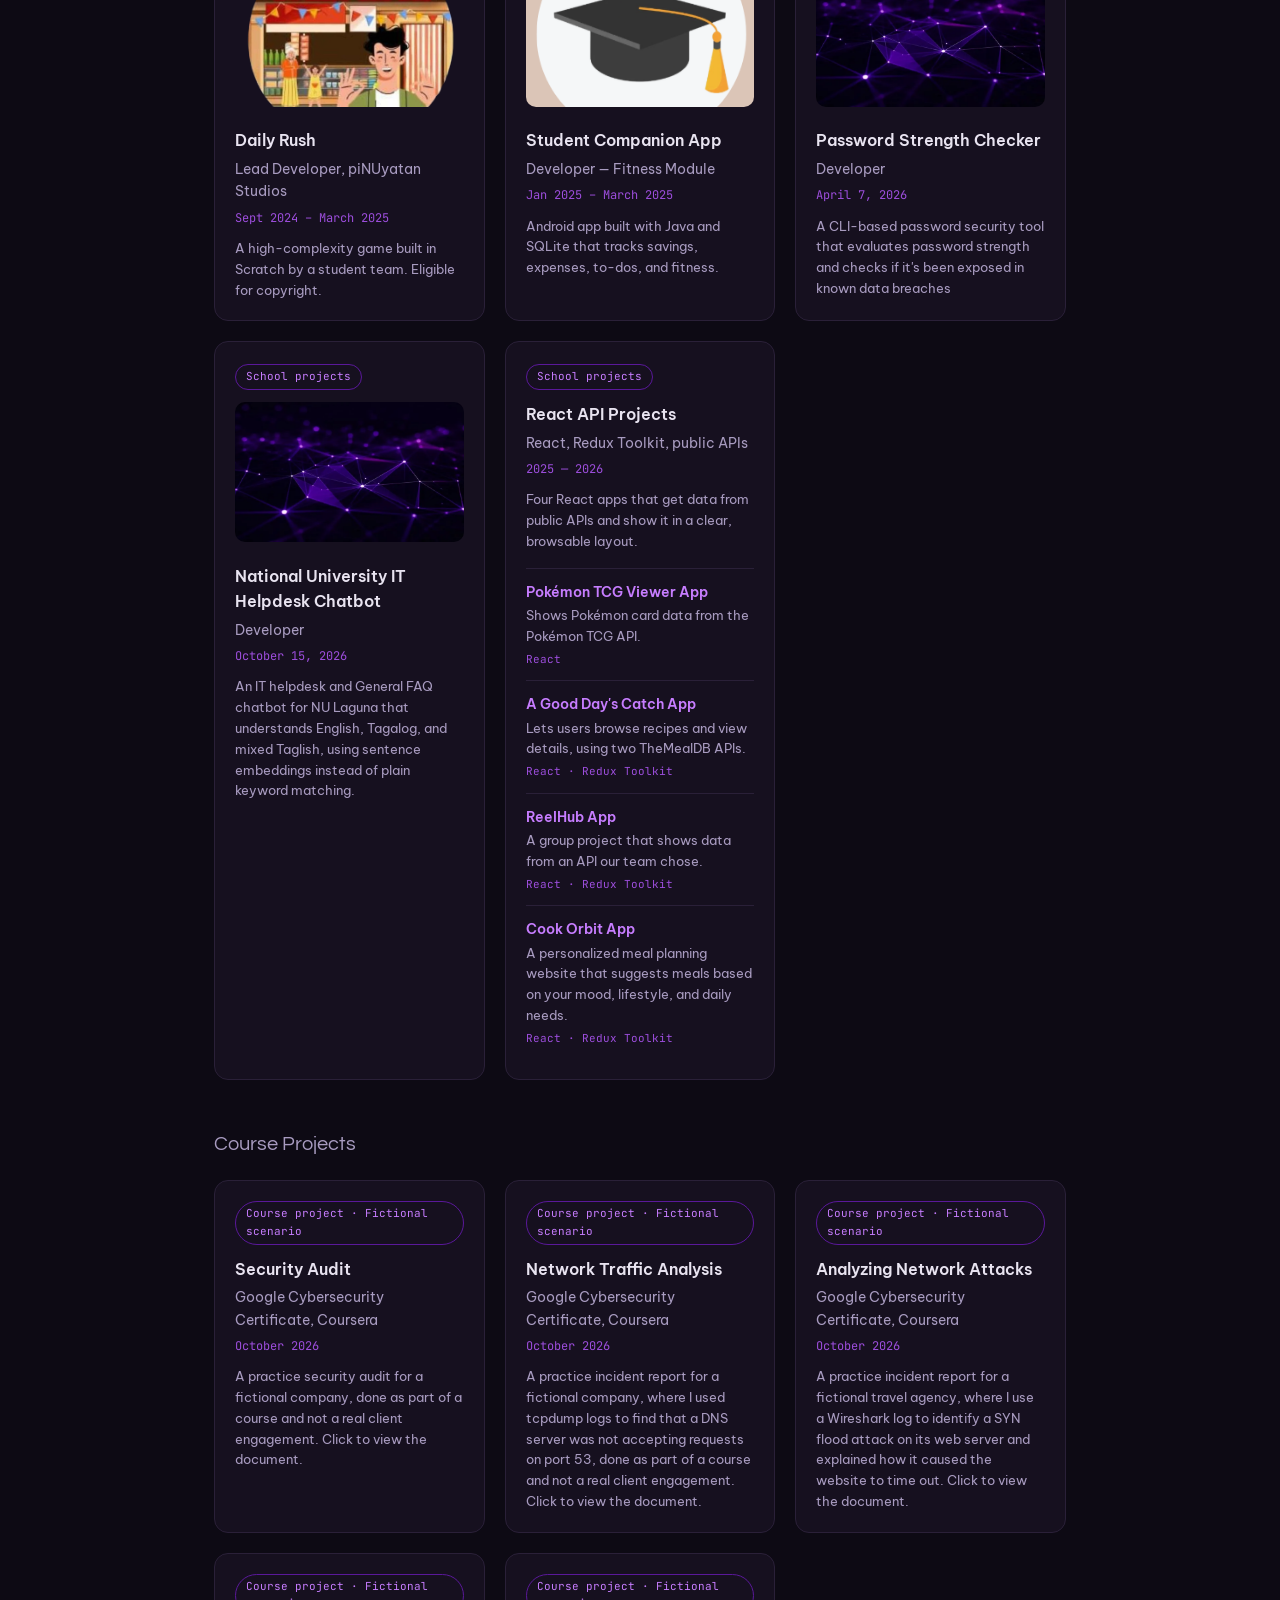
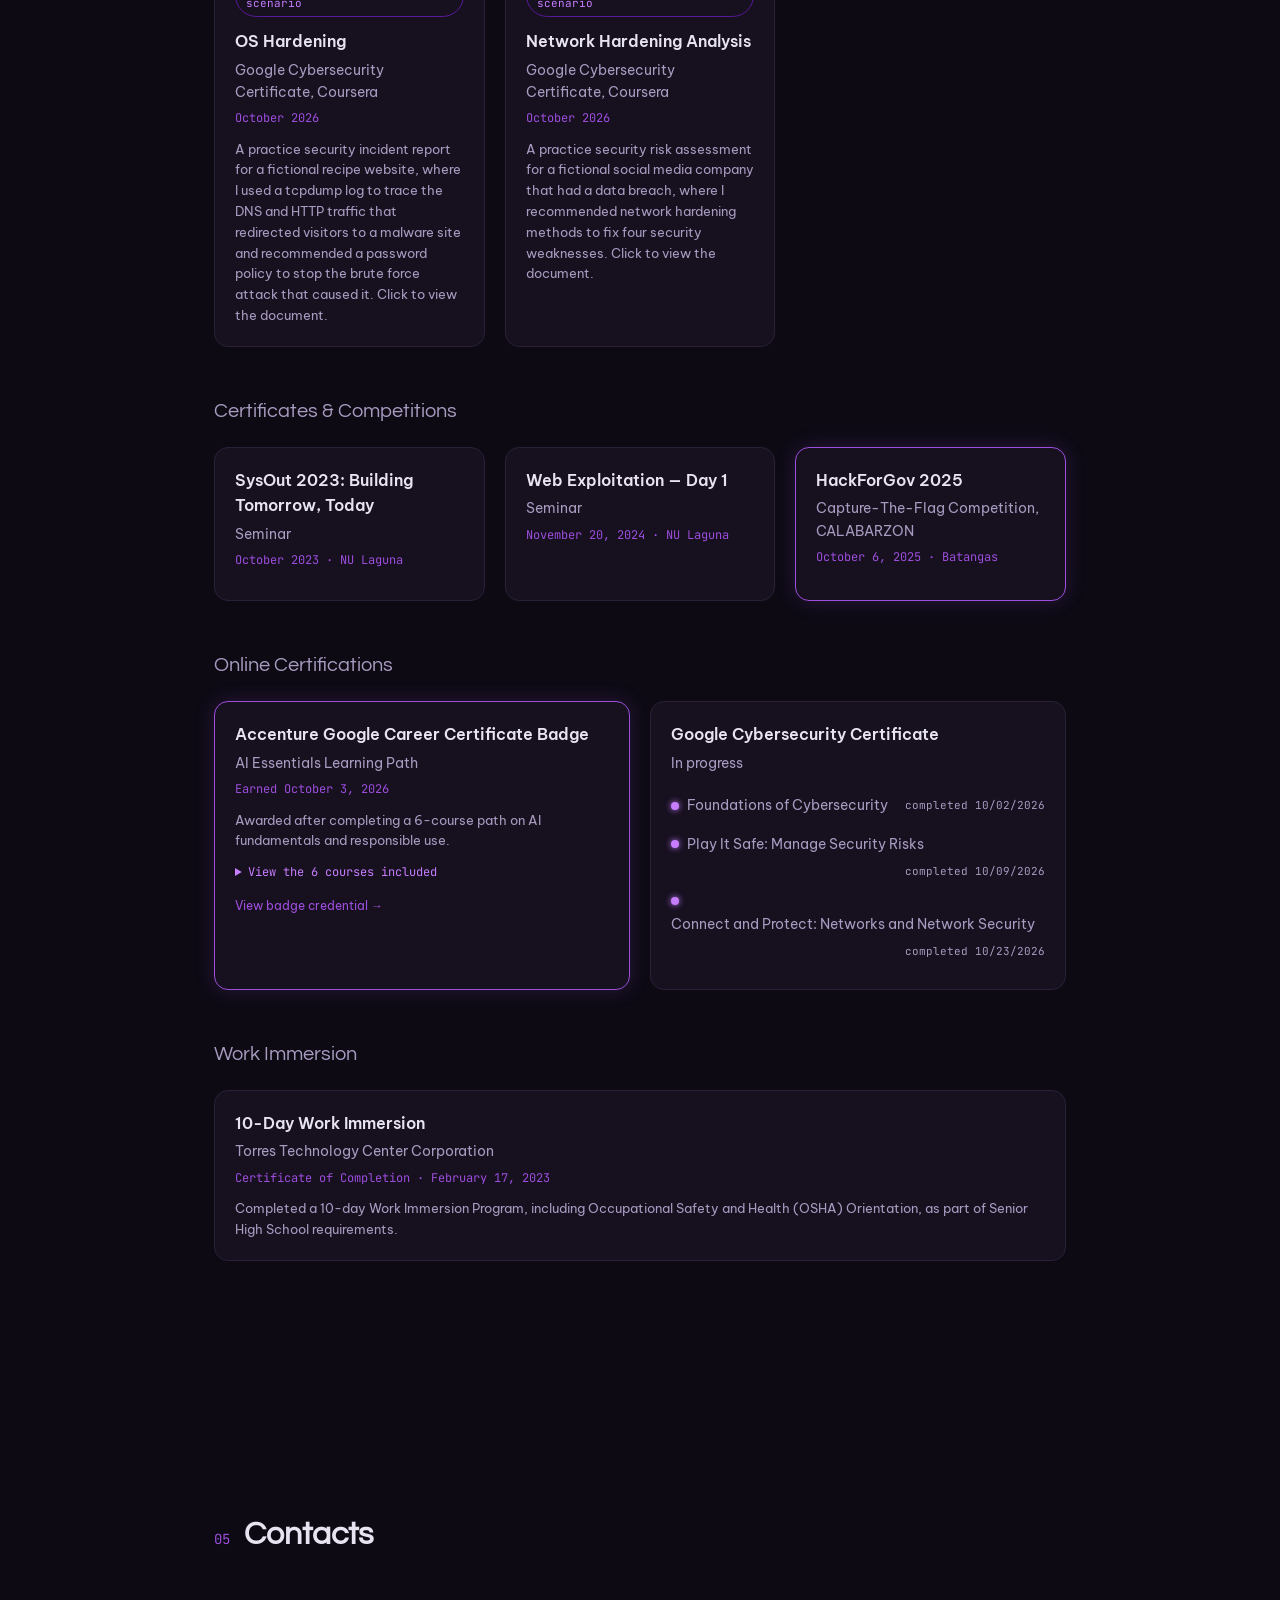
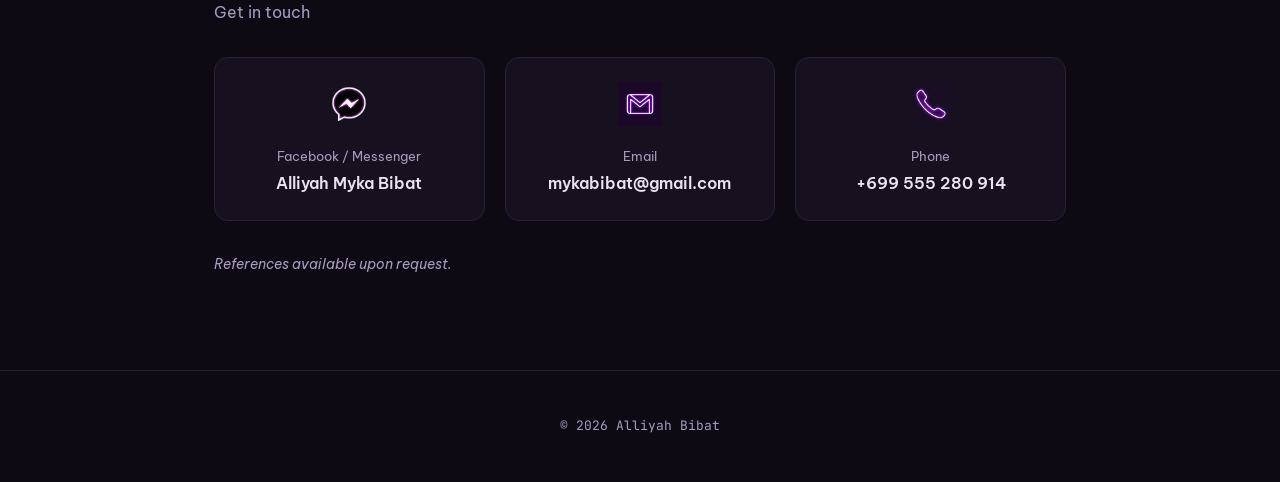
==== commit fd5a91c2: "MM/DD/YY format" ====
--- a/index.html
+++ b/index.html
@@ -391,7 +391,7 @@
                   <a href="certs/FoundationsOfCybersecurity.pdf" class="cert-trigger" data-file="certs/FoundationsOfCybersecurity.pdf" data-type="pdf">
                     Foundations of Cybersecurity
                   </a>
-                <span class="mono progress-date">completed Oct 2, 2026</span>
+                <span class="mono progress-date">completed 10/02/2026</span>
               </li>
 
               <li>
@@ -399,7 +399,7 @@
                   <a href="certs/PlaySafe.pdf" class="cert-trigger" data-file="certs/PlaySafe.pdf" data-type="pdf">
                     Play It Safe: Manage Security Risks
                   </a>
-                <span class="mono progress-date">completed Oct 9, 2026</span>
+                <span class="mono progress-date">completed 10/09/2026</span>
               </li>
 
               <li>
@@ -407,7 +407,7 @@
                   <a href="certs/ConnectAndProtect.pdf" class="cert-trigger" data-file="certs/ConnectAndProtect.pdf" data-type="pdf">
                     Connect and Protect: Networks and Network Security
                   </a>
-                <span class="mono progress-date">completed Oct 23, 2026</span>
+                <span class="mono progress-date">completed 10/23/2026</span>
               </li>
             </ul>
           </div>
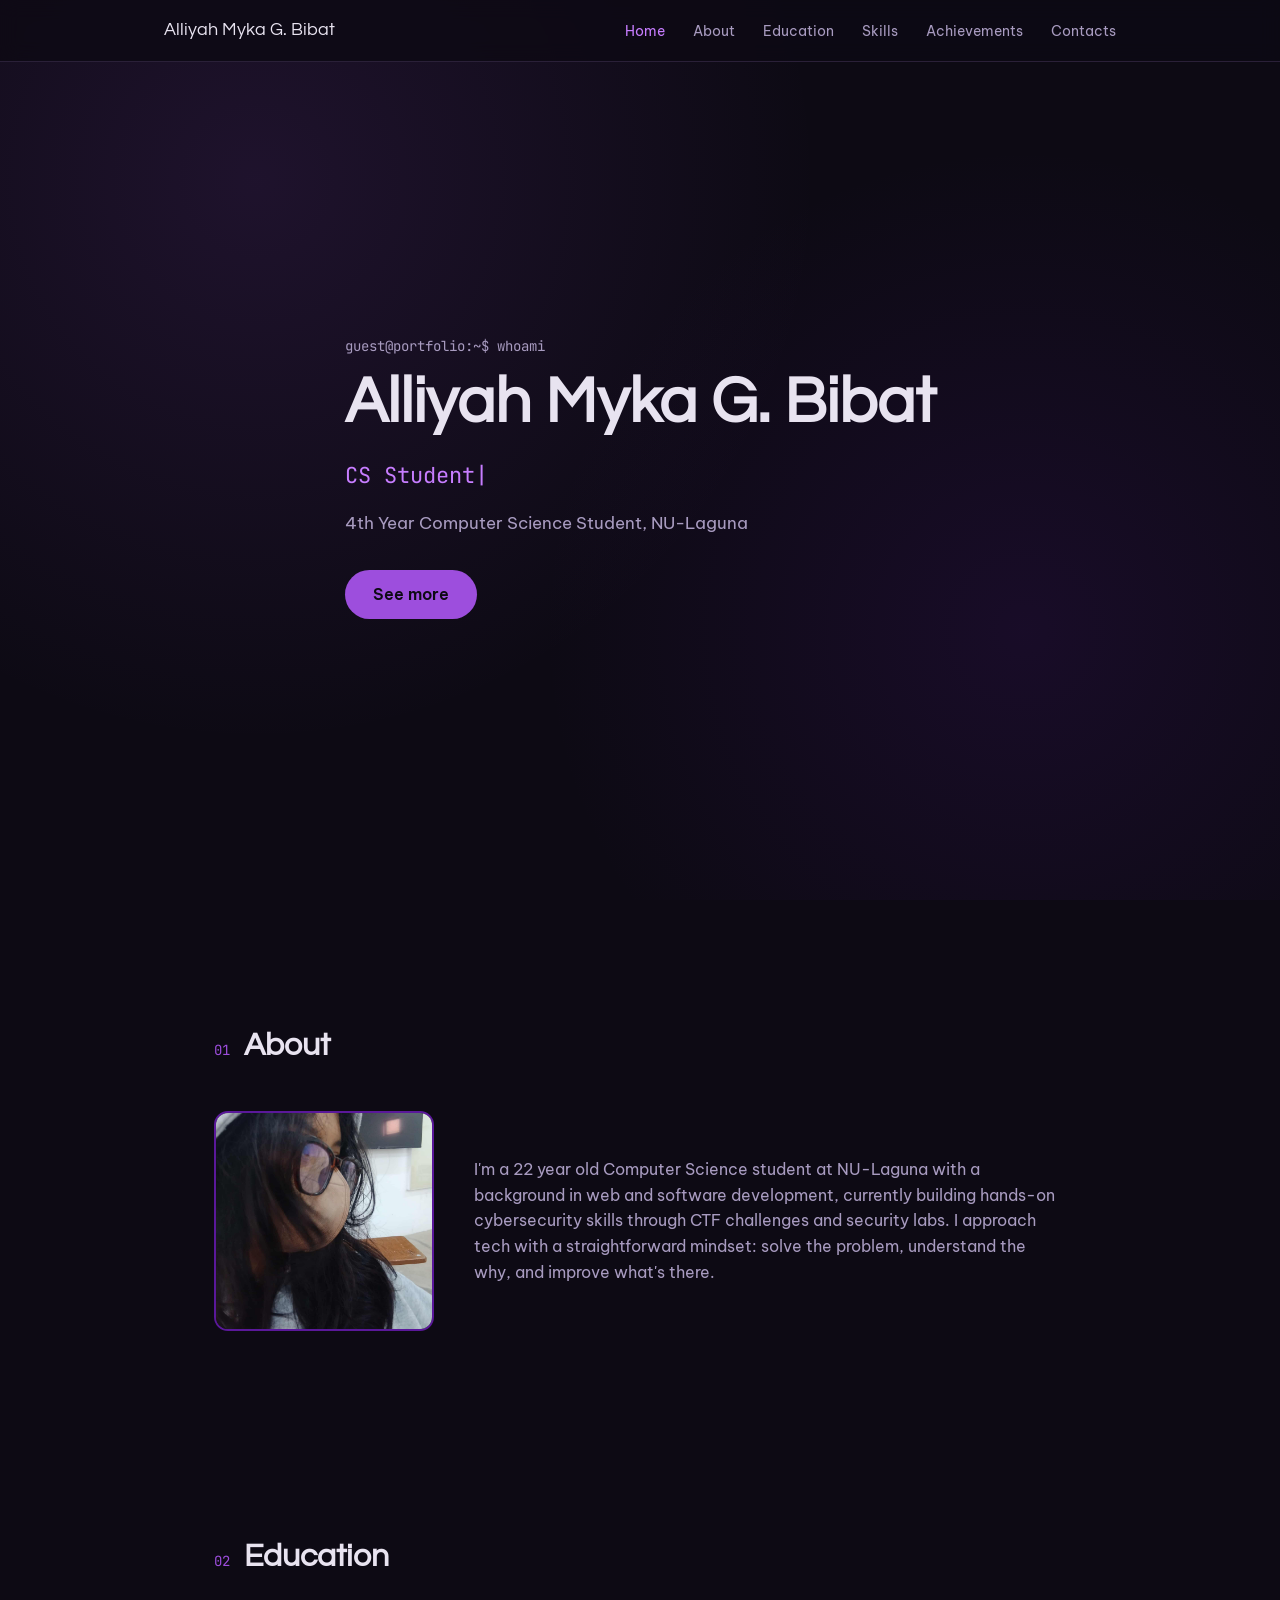
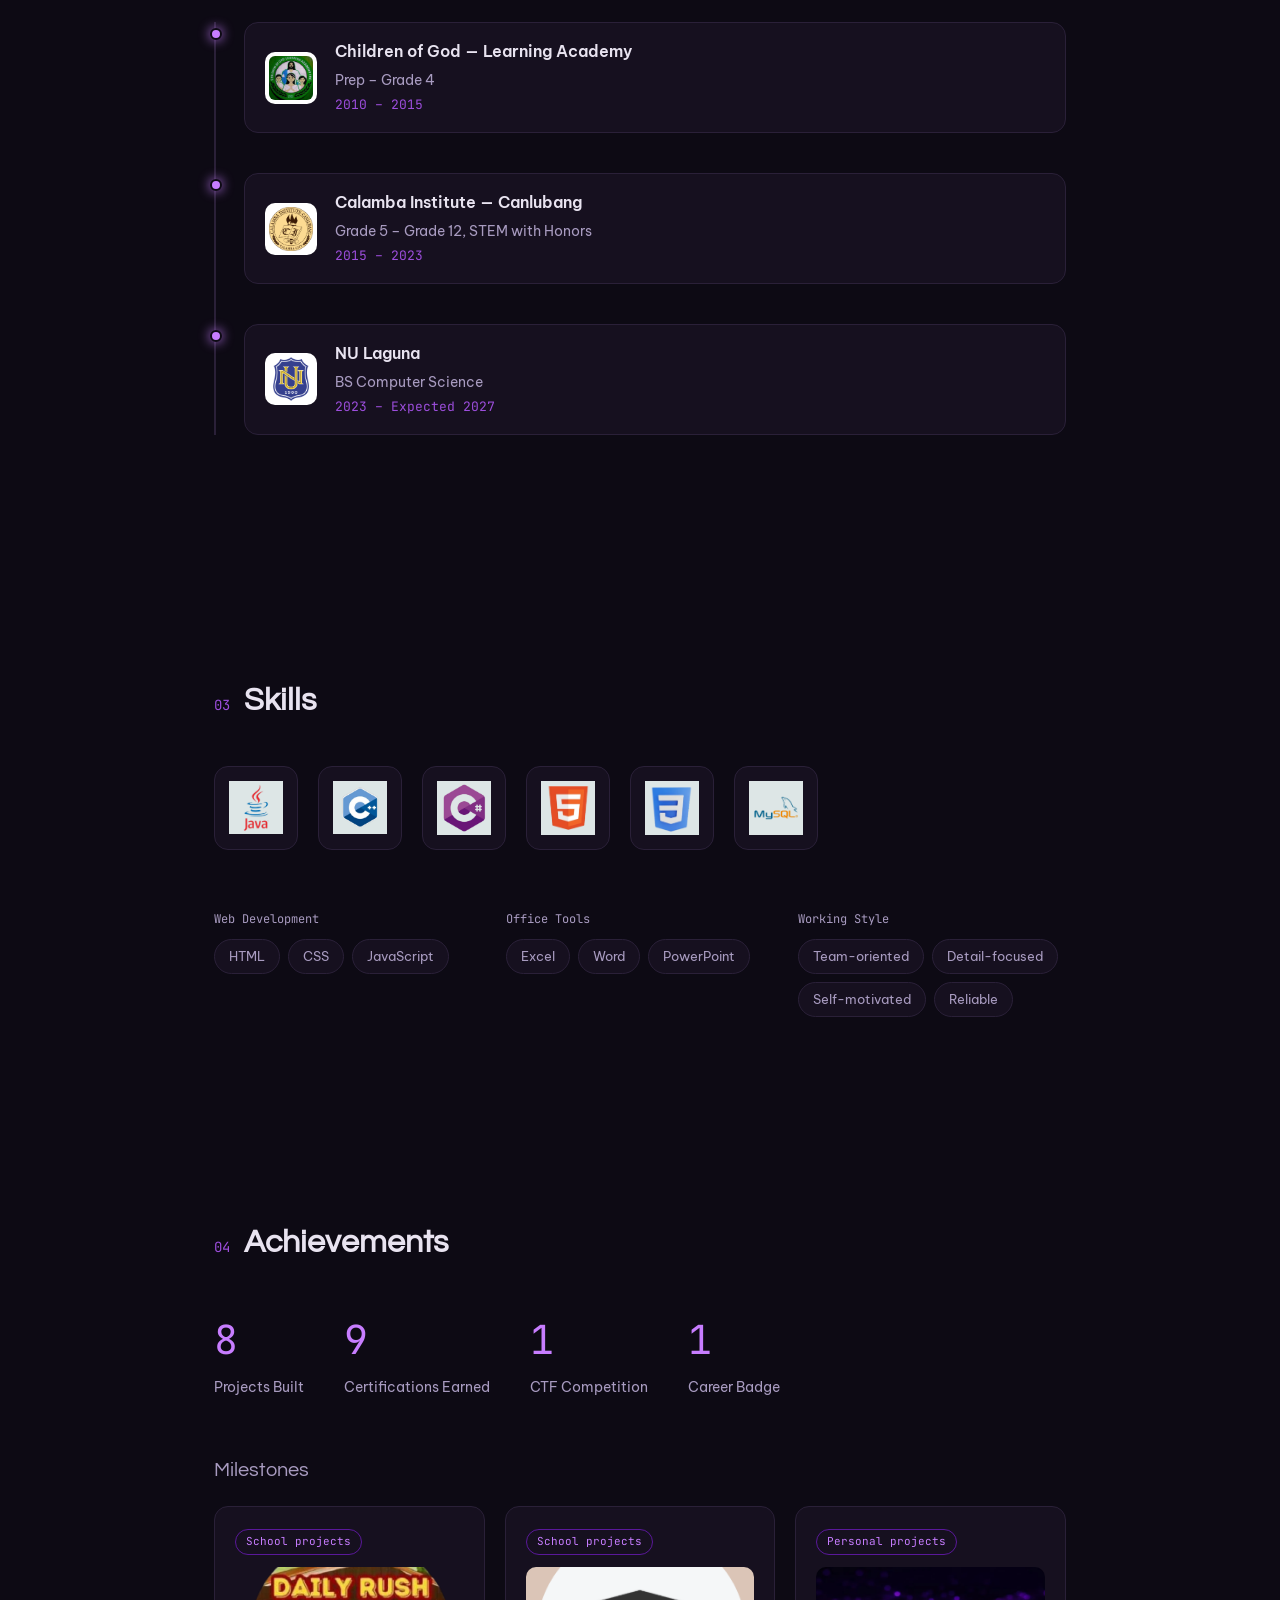
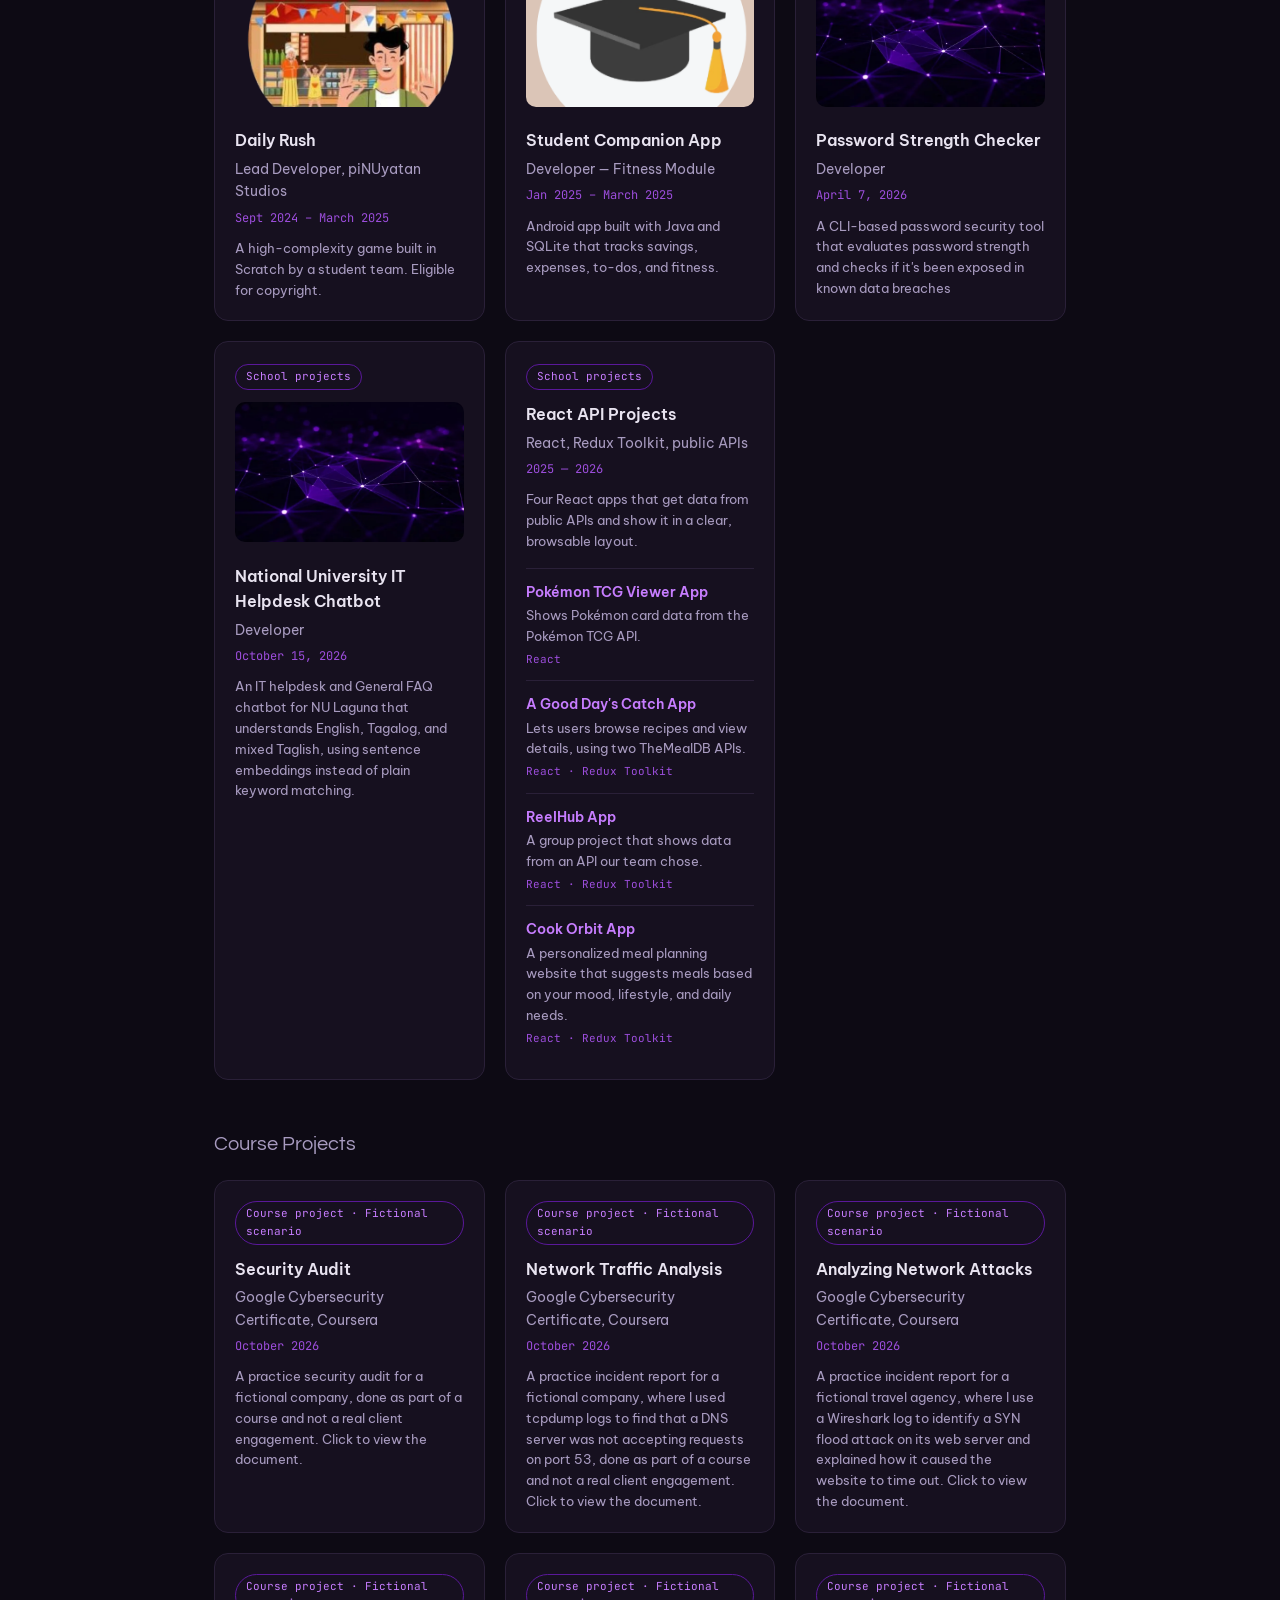
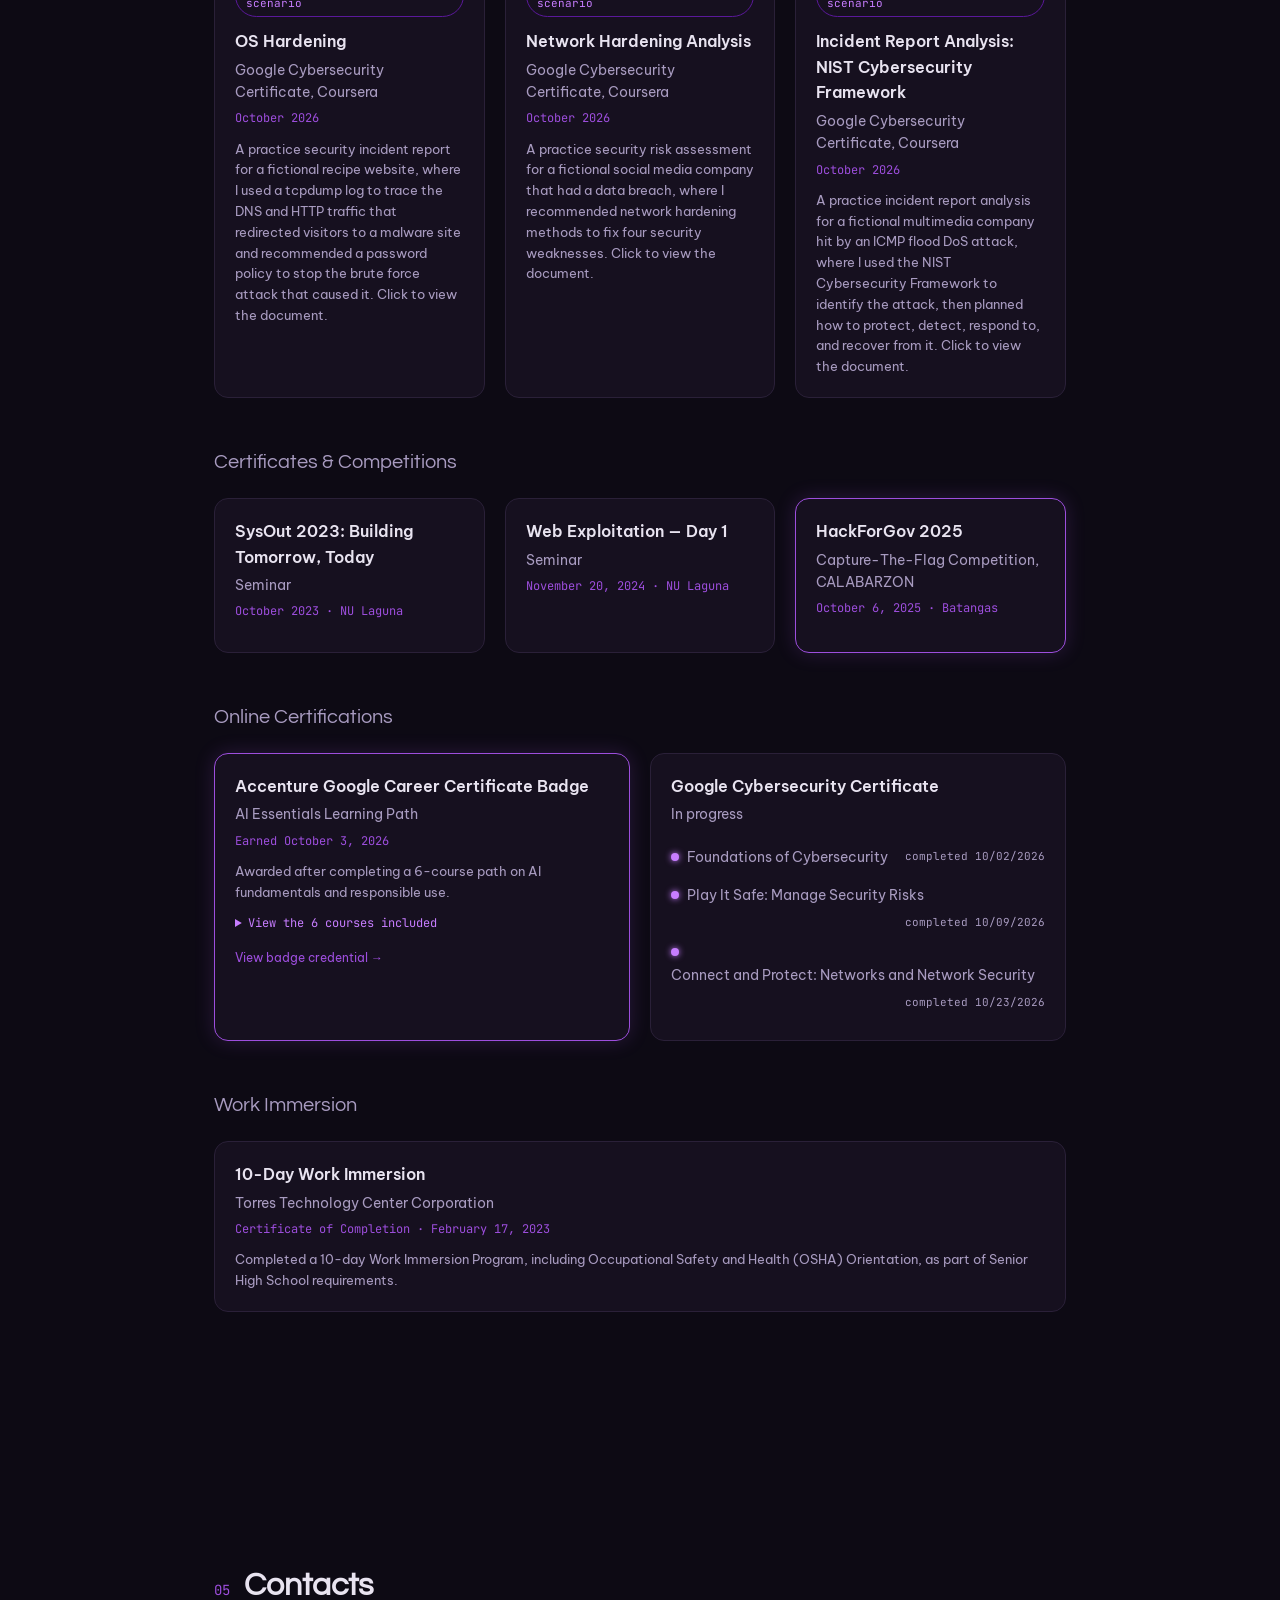
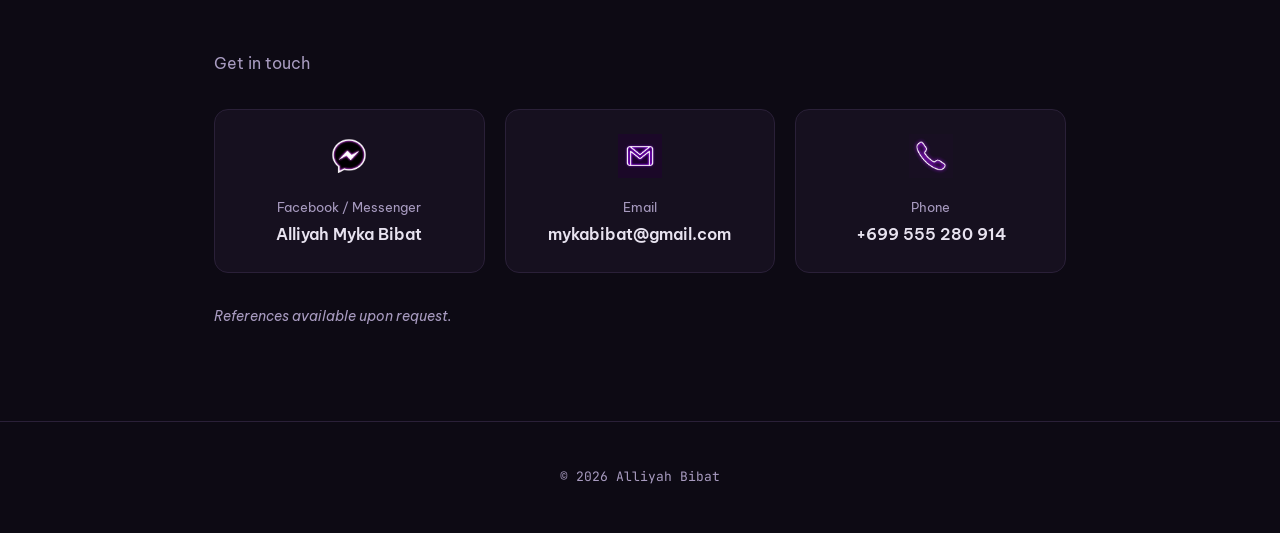
==== commit 313a681b: "added NIST FW" ====
--- a/index.html
+++ b/index.html
@@ -315,6 +315,14 @@
             <p class="card-role">Google Cybersecurity Certificate, Coursera</p>
             <p class="mono card-date">October 2026</p>
             <p class="card-desc">A practice security risk assessment for a fictional social media company that had a data breach, where I recommended network hardening methods to fix four security weaknesses. Click to view the document.</p>
+          </div>
+
+          <div class="card cert-card cert-trigger" data-file="proj/Bibat_Incident Report Analysis from Coursera.pdf" data-type="pdf">
+            <span class="label-pill mono">Course project · Fictional scenario</span>
+            <p class="card-title">Incident Report Analysis: NIST Cybersecurity Framework</p>
+            <p class="card-role">Google Cybersecurity Certificate, Coursera</p>
+            <p class="mono card-date">October 2026</p>
+            <p class="card-desc">A practice incident report analysis for a fictional multimedia company hit by an ICMP flood DoS attack, where I used the NIST Cybersecurity Framework to identify the attack, then planned how to protect, detect, respond to, and recover from it. Click to view the document.</p>
           </div>
         </div>
 
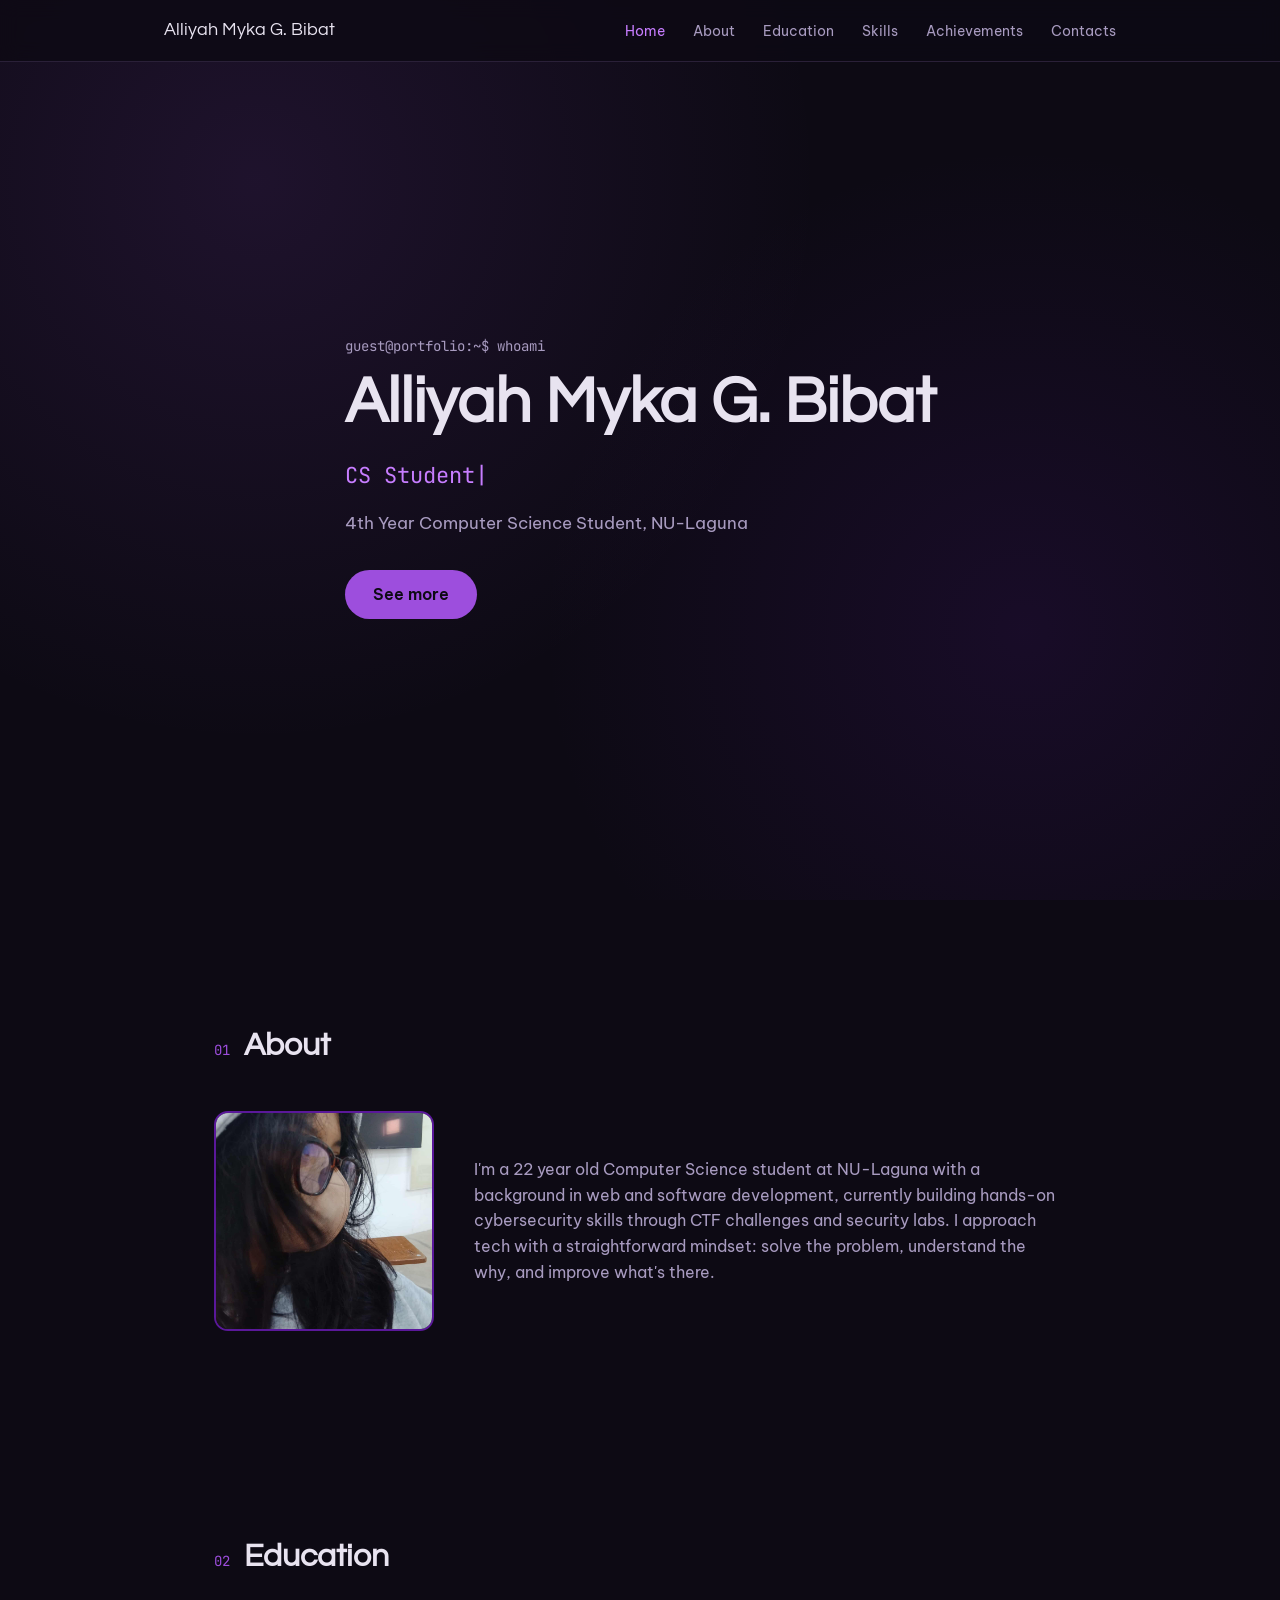
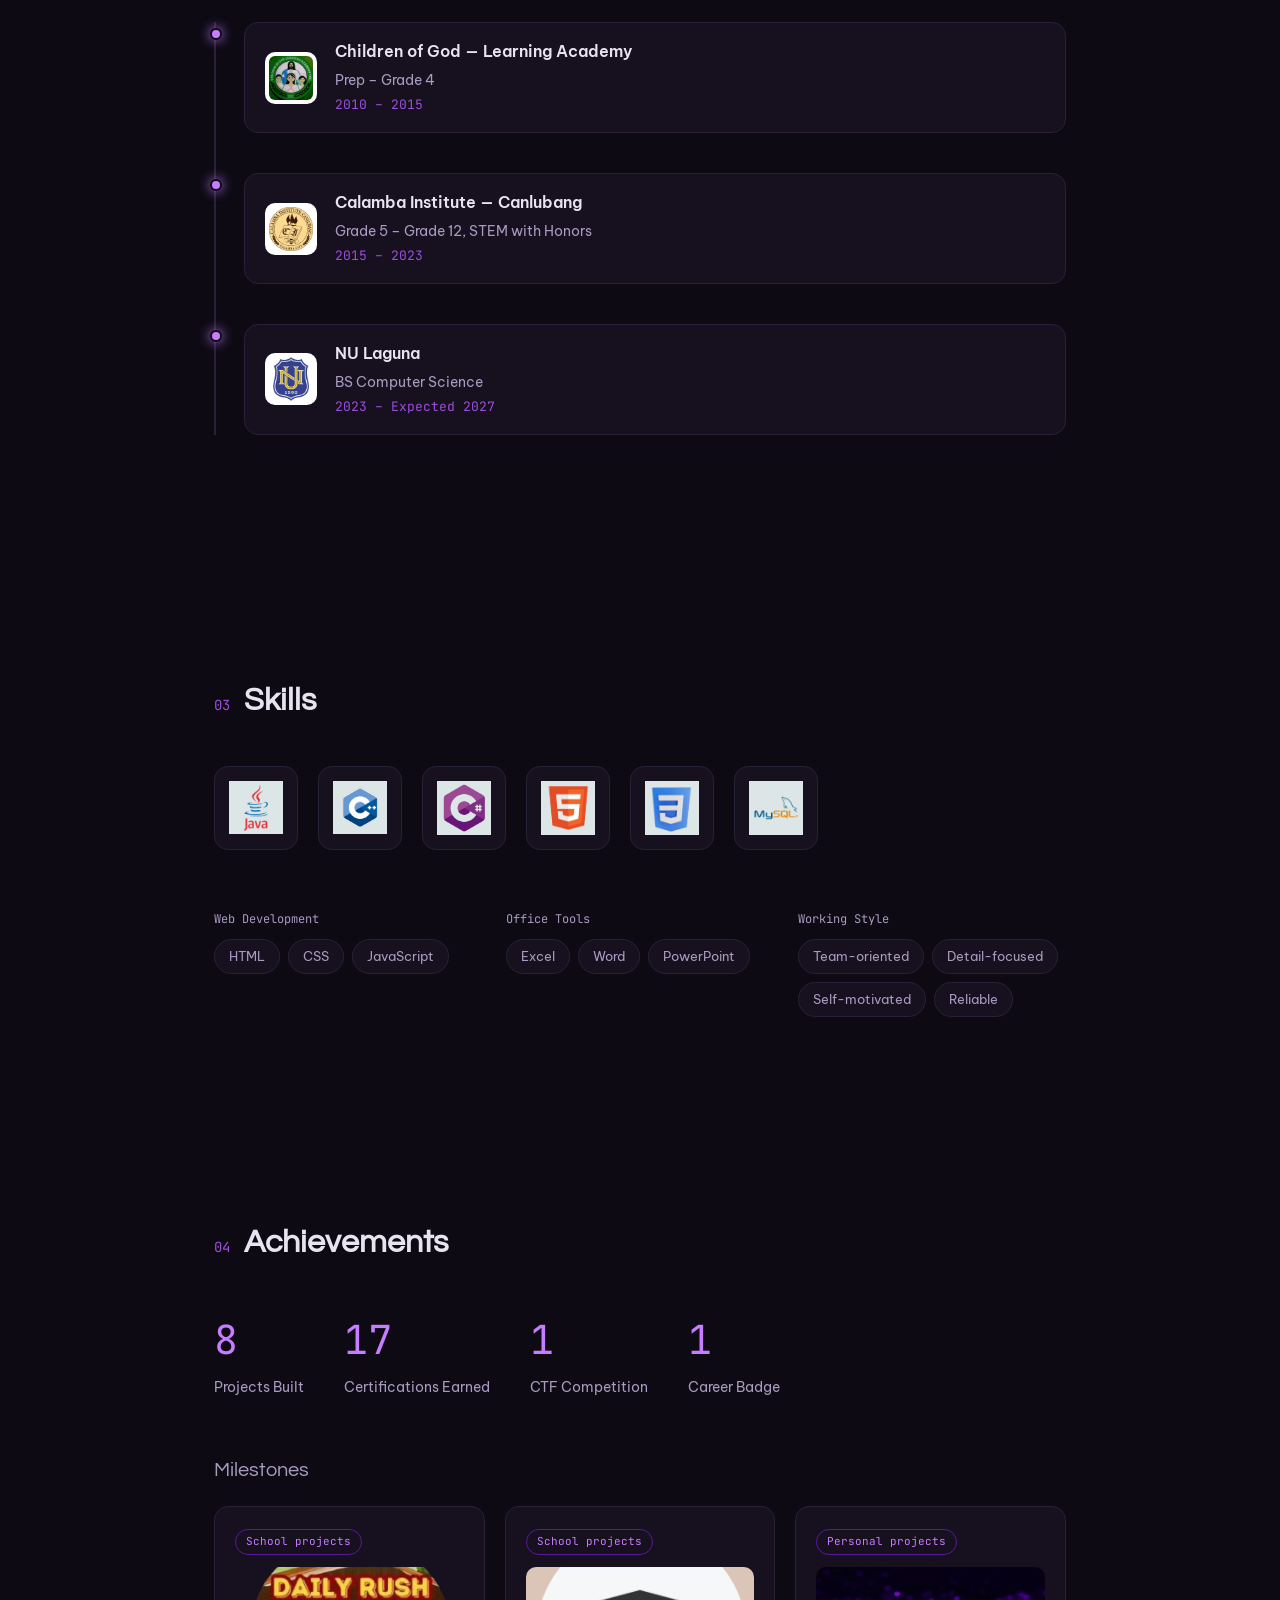
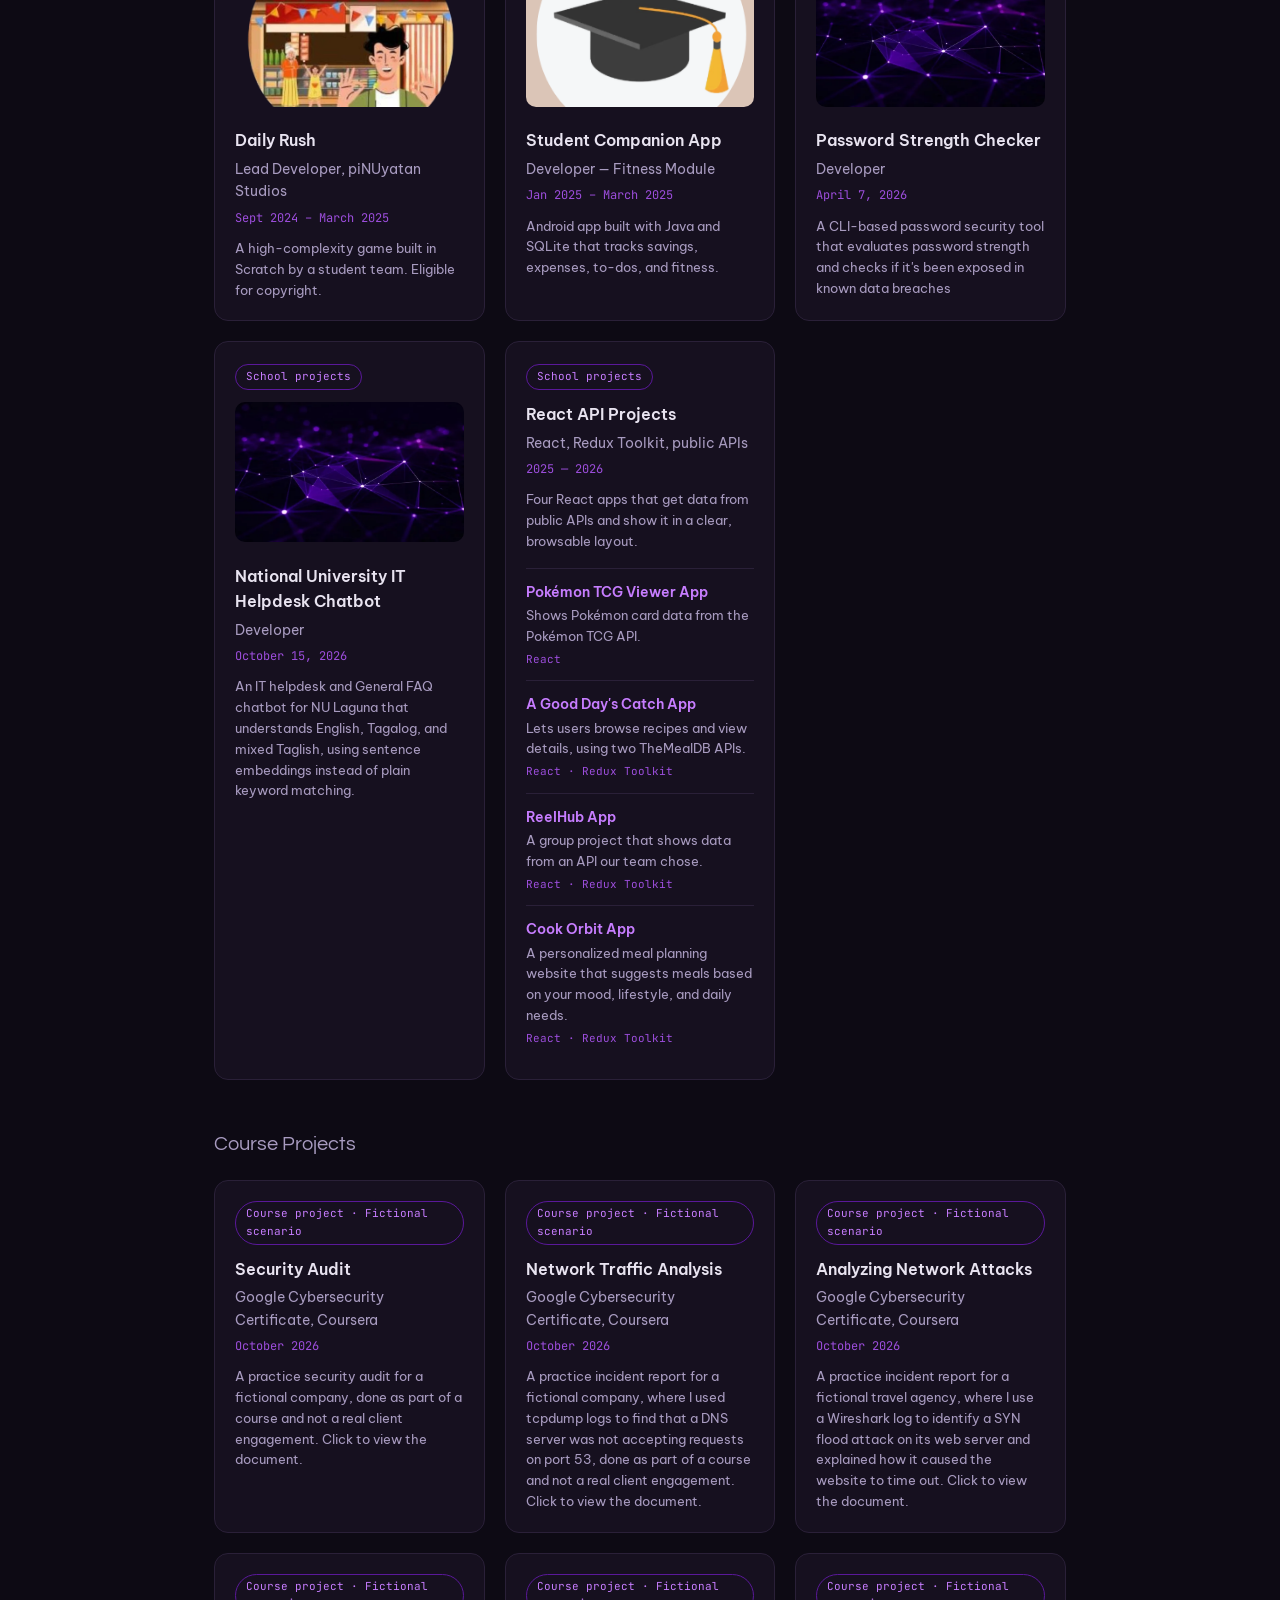
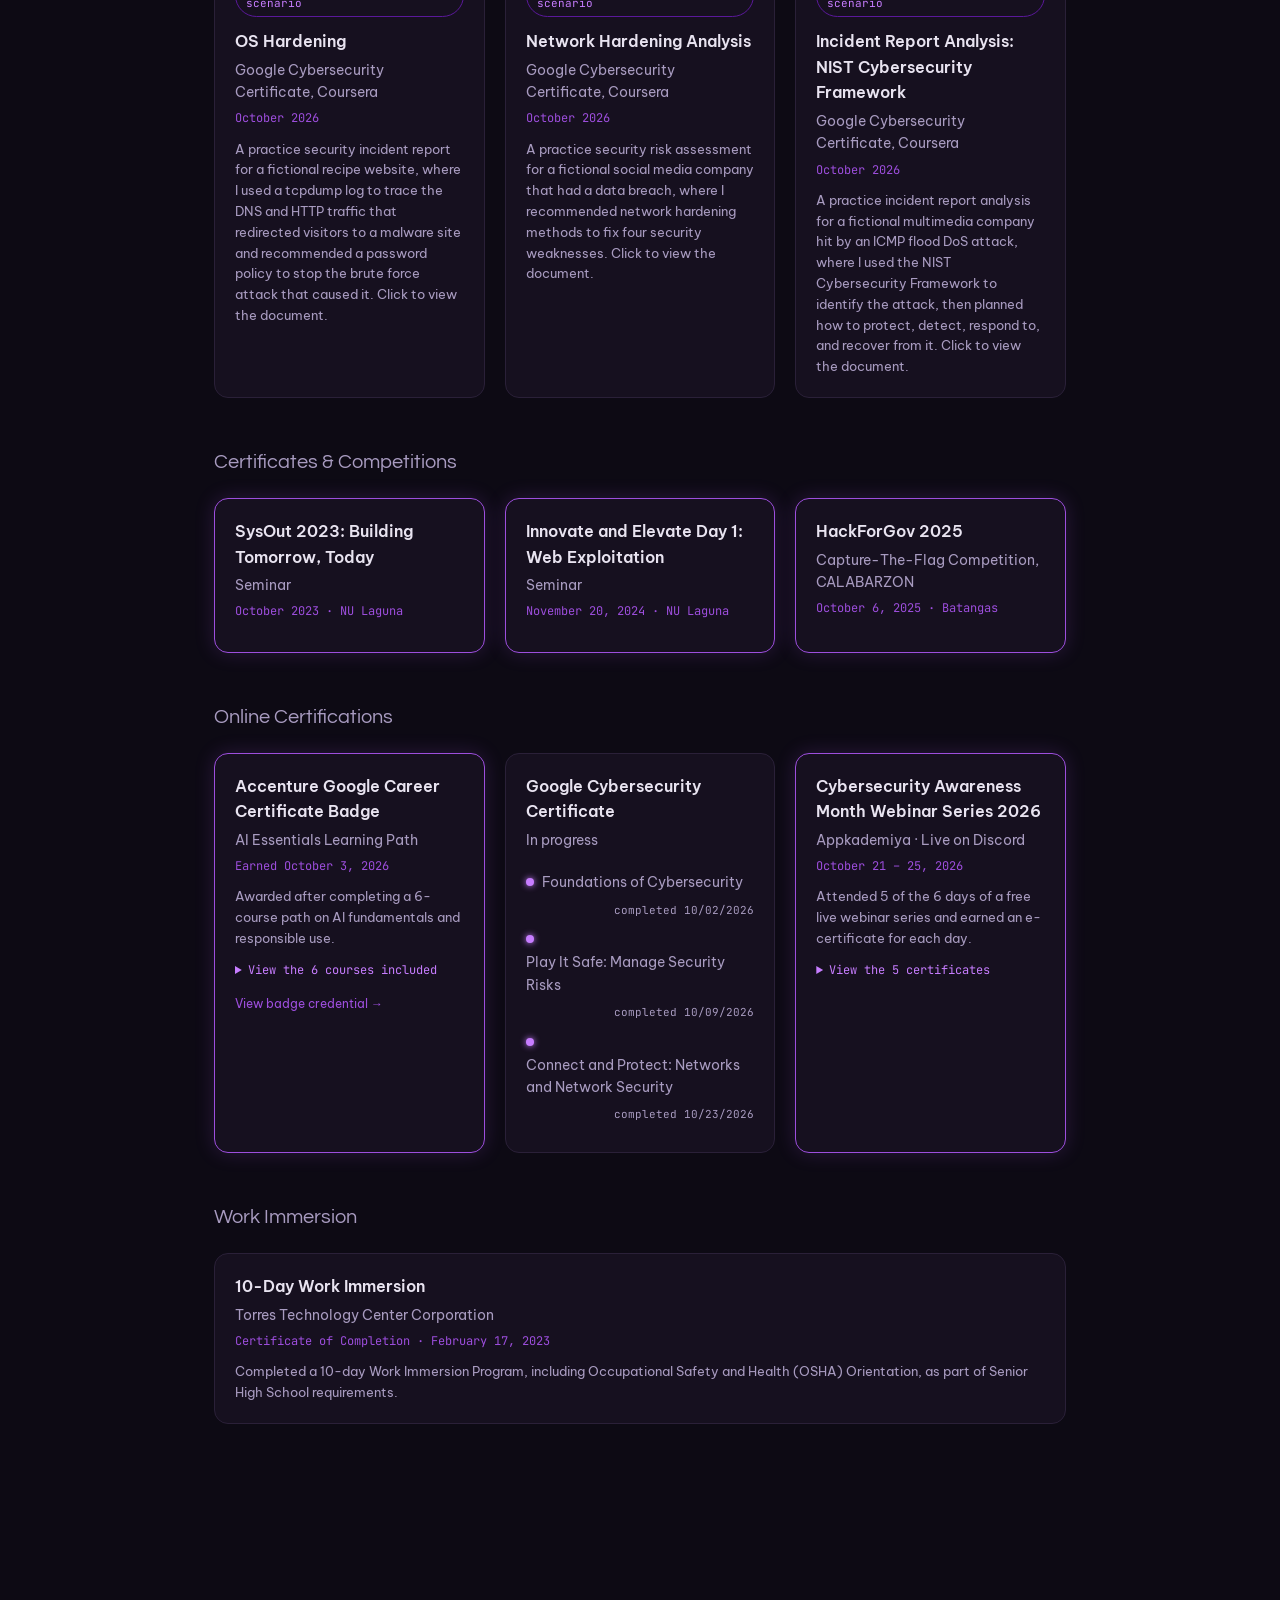
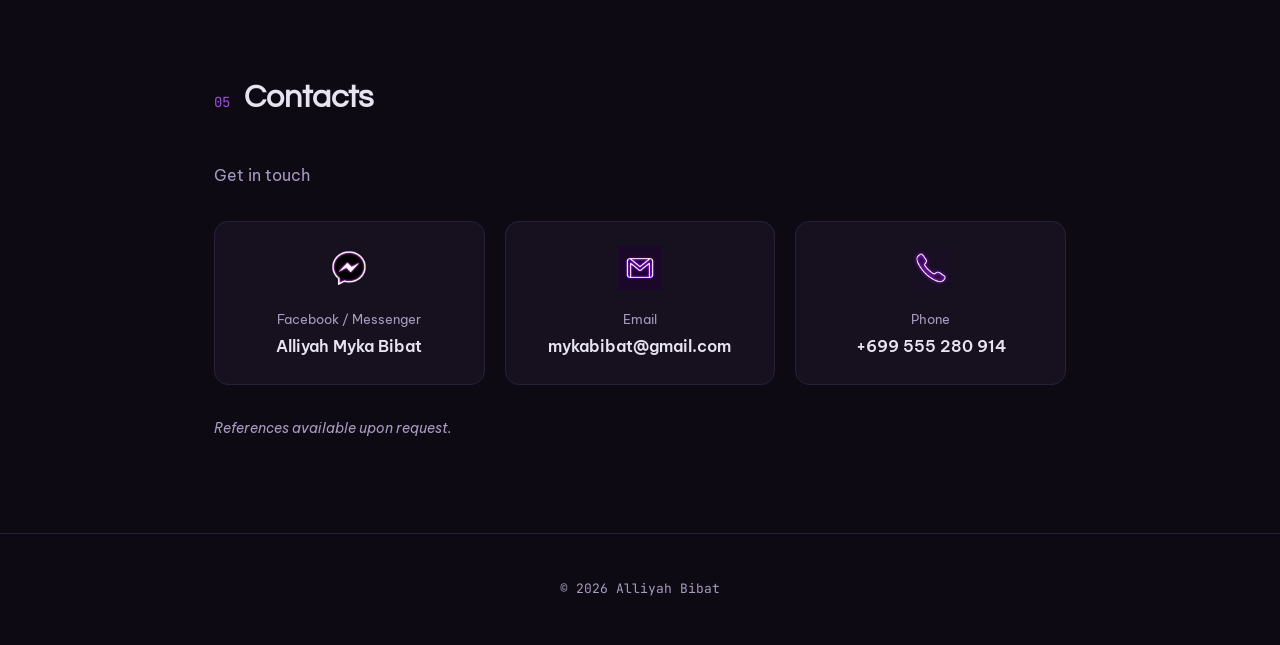
==== commit 3076ed7d: "added Appkademiya certs and NU Laguna certs" ====
--- a/index.html
+++ b/index.html
@@ -183,7 +183,7 @@
             <p class="stat-label">Projects Built</p>
           </div>
           <div class="stat">
-            <p class="stat-num mono" data-target="9">0</p>
+            <p class="stat-num mono" data-target="17">0</p>
             <p class="stat-label">Certifications Earned</p>
           </div>
           <div class="stat">
@@ -328,16 +328,18 @@
 
       <h3 class="sub-heading">Certificates &amp; Competitions</h3>
       <div class="cards-grid certs-grid">
-        <div class="card cert-card">
+        <div class="card cert-card highlight cert-trigger" data-file="certs/SysOut2023_Certificate - 152 - Bibat.pdf" data-type="pdf">
           <p class="card-title">SysOut 2023: Building Tomorrow, Today</p>
           <p class="card-role">Seminar</p>
           <p class="mono card-date">October 2023 · NU Laguna</p>
         </div>
-        <div class="card cert-card">
-          <p class="card-title">Web Exploitation — Day 1</p>
+
+        <div class="card cert-card highlight cert-trigger" data-file="certs/Innovate and Elevate Day 1 - Bibat.jpg" data-type="image">
+          <p class="card-title">Innovate and Elevate Day 1: Web Exploitation</p>
           <p class="card-role">Seminar</p>
           <p class="mono card-date">November 20, 2024 · NU Laguna</p>
         </div>
+
         <div class="card cert-card highlight">
           <p class="card-title">HackForGov 2025</p>
           <p class="card-role">Capture-The-Flag Competition, CALABARZON</p>
@@ -418,6 +420,23 @@
                 <span class="mono progress-date">completed 10/23/2026</span>
               </li>
             </ul>
+          </div>
+
+          <div class="card cert-card highlight">
+            <p class="card-title">Cybersecurity Awareness Month Webinar Series 2026</p>
+            <p class="card-role">Appkademiya · Live on Discord</p>
+            <p class="mono card-date">October 21 – 25, 2026</p>
+            <p class="card-desc">Attended 5 of the 6 days of a free live webinar series and earned an e-certificate for each day.</p>
+            <details class="course-list">
+              <summary>View the 5 certificates</summary>
+              <ul>
+                <li><a href="certs/Bibat_Digital Forensics Appkademiya Cert Day 2.png" class="cert-trigger" data-file="certs/Bibat_Digital Forensics Appkademiya Cert Day 2.png" data-type="image">Digital Forensics: Uncovering The Truth Through Digital Evidence.</a></li>
+                <li><a href="certs/Bibat_The Art of Breaking Appkademiya Cert Day 3.png" class="cert-trigger" data-file="certs/Bibat_The Art of Breaking Appkademiya Cert Day 3.png" data-type="image">The Art of Breaking: A Hacker's Way of Thinking</a></li>
+                <li><a href="certs/Bibat_AI Governance, Risk and Compliances Appkademiya Cert Day 4.png" class="cert-trigger" data-file="certs/Bibat_AI Governance, Risk and Compliances Appkademiya Cert Day 4.png" data-type="image">AI Governance, Risk and Compliances</a></li>
+                <li><a href="certs/Bibat_Beyond the Hack Appkademiya Cert Day 5.png" class="cert-trigger" data-file="certs/Bibat_Beyond the Hack Appkademiya Cert Day 5.png" data-type="image">Beyond the Hack: How Cybersecurity Works in the Real World</a></li>
+                <li><a href="certs/Bibat_Cybersecurity in FinTech Appkademiya Cert Day 6.png" class="cert-trigger" data-file="certs/Bibat_Cybersecurity in FinTech Appkademiya Cert Day 6.png" data-type="image">Cybersecurity in FinTech</a></li>
+              </ul>
+            </details>
           </div>
         </div>
 
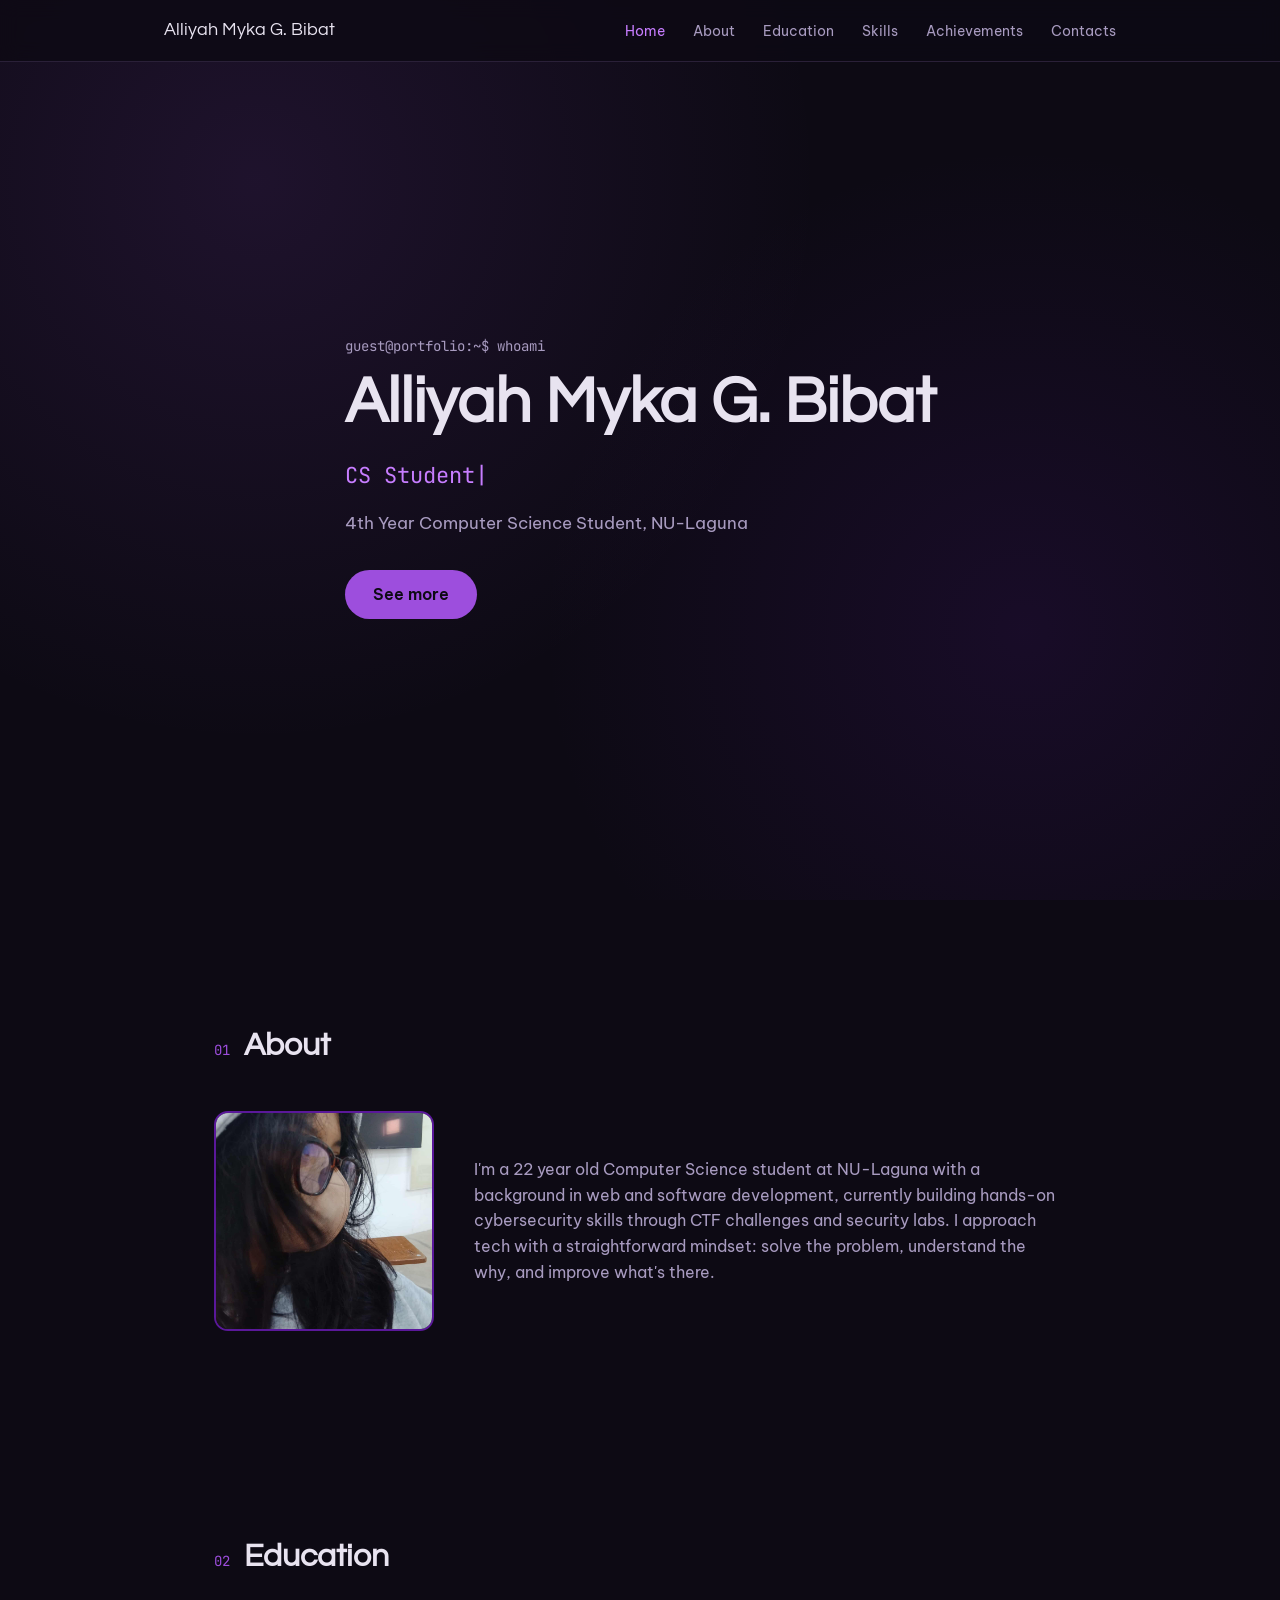
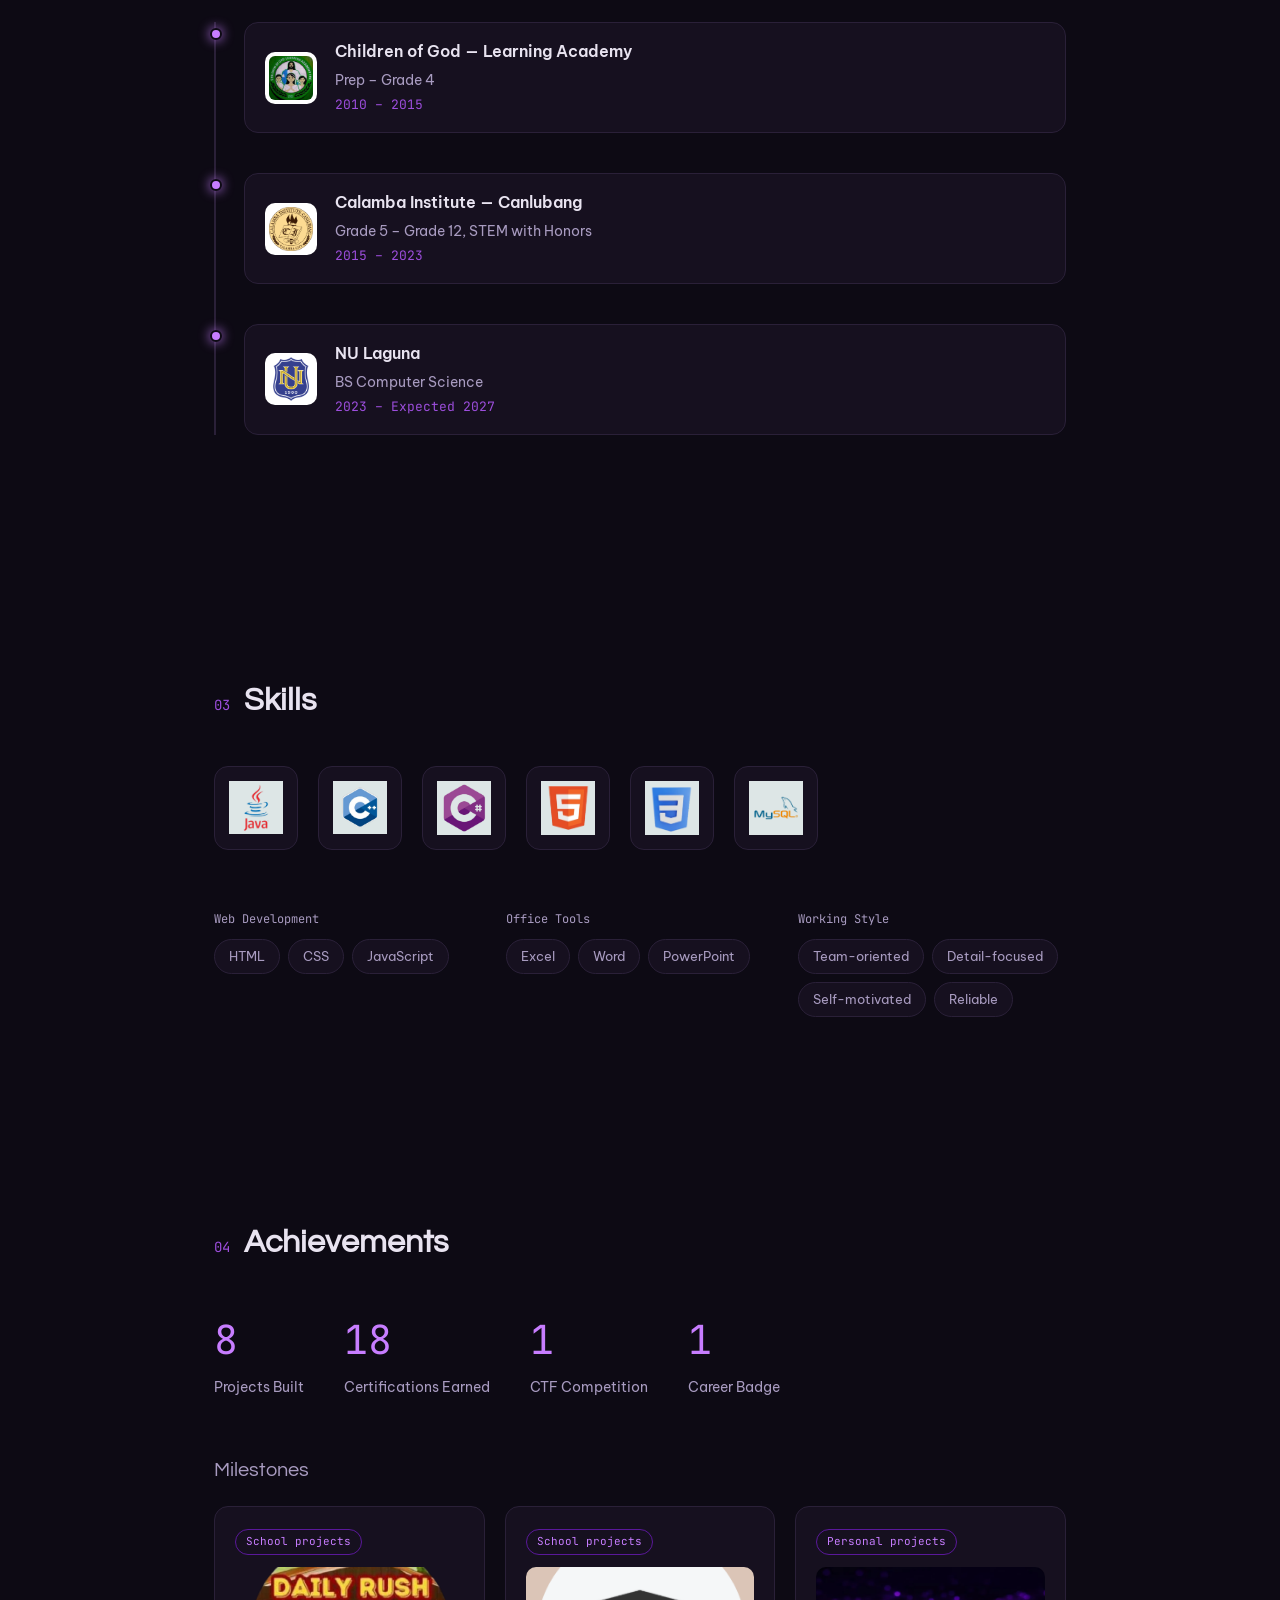
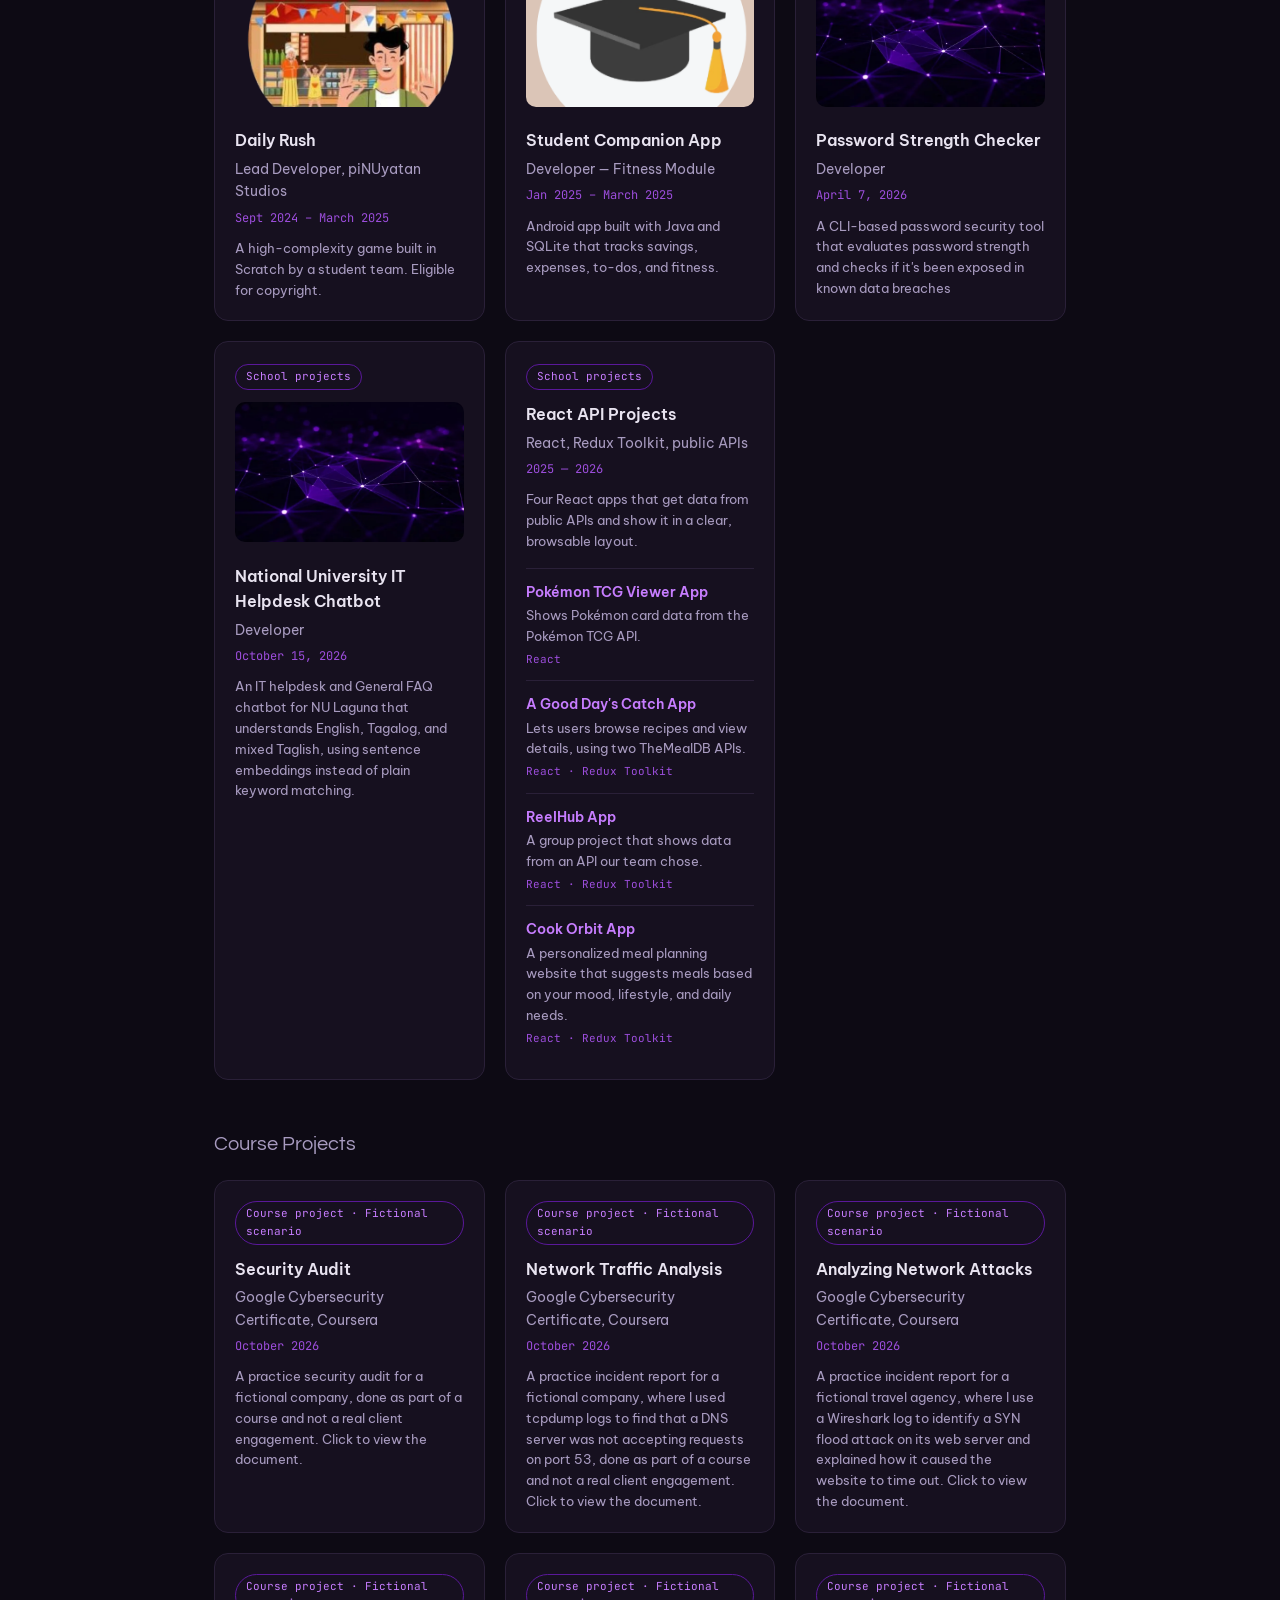
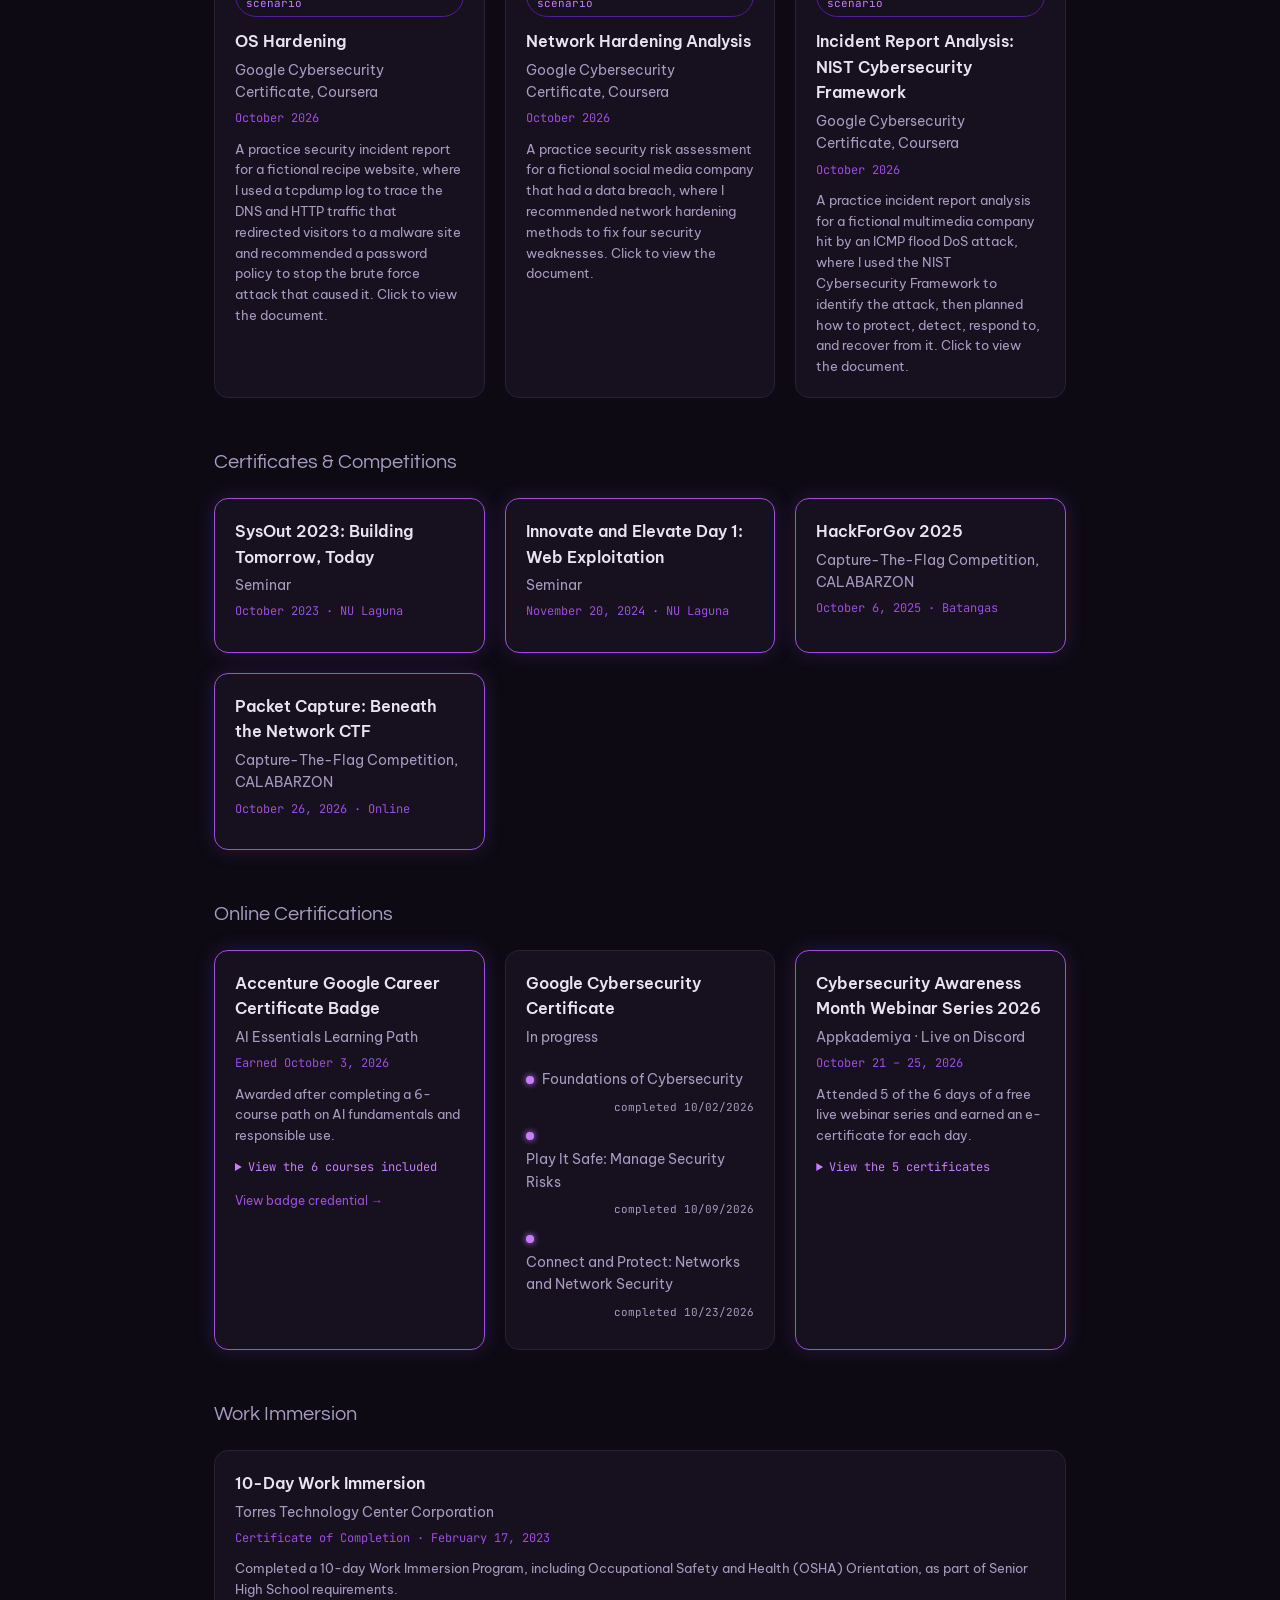
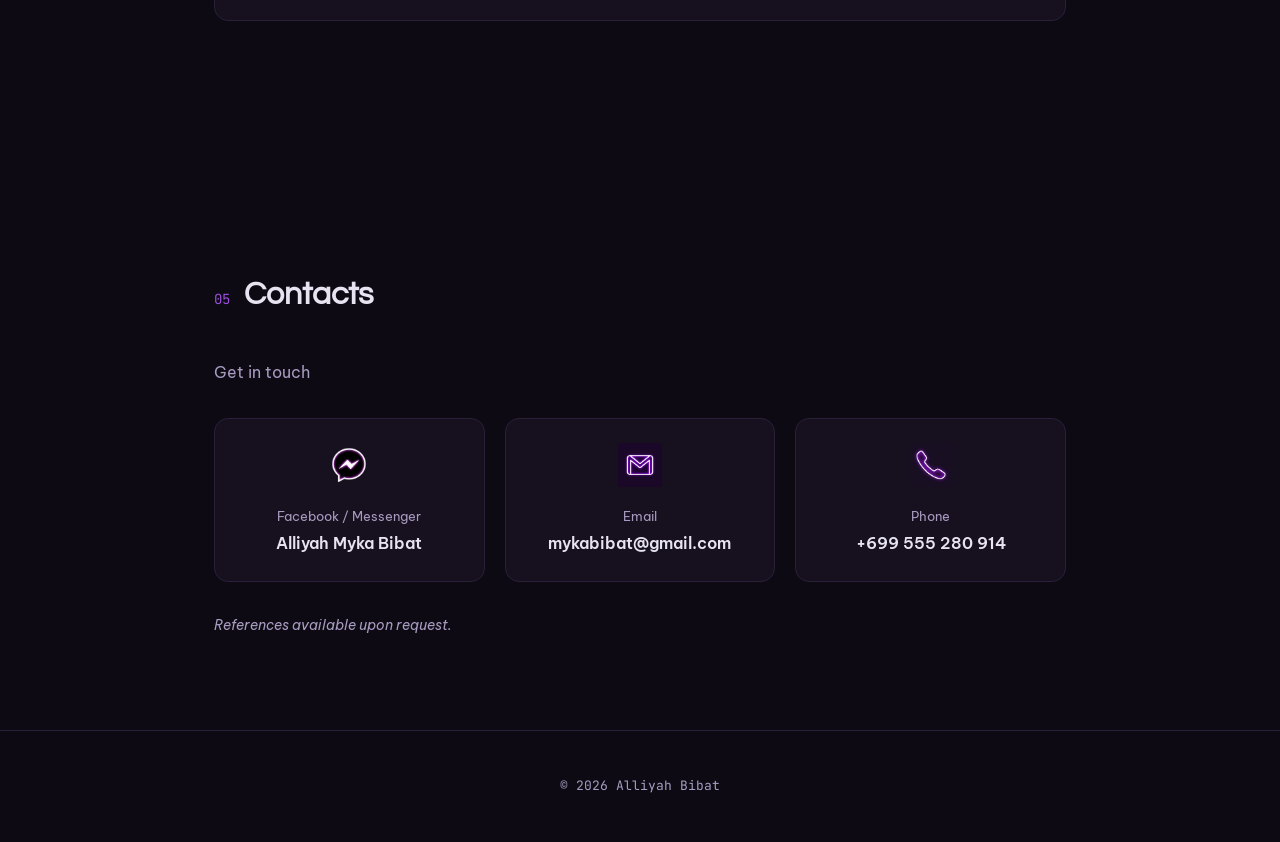
==== commit ee36bece: "added Packet Capture CTF cert and updated stats" ====
--- a/index.html
+++ b/index.html
@@ -183,7 +183,7 @@
             <p class="stat-label">Projects Built</p>
           </div>
           <div class="stat">
-            <p class="stat-num mono" data-target="17">0</p>
+            <p class="stat-num mono" data-target="18">0</p>
             <p class="stat-label">Certifications Earned</p>
           </div>
           <div class="stat">
@@ -340,10 +340,16 @@
           <p class="mono card-date">November 20, 2024 · NU Laguna</p>
         </div>
 
-        <div class="card cert-card highlight">
+        <div class="card cert-card highlight cert-trigger" data-file="certs/Hack4Gov Cert.jpg" data-type="image">
           <p class="card-title">HackForGov 2025</p>
           <p class="card-role">Capture-The-Flag Competition, CALABARZON</p>
           <p class="mono card-date">October 6, 2025 · Batangas</p>
+        </div>
+
+        <div class="card cert-card highlight cert-trigger" data-file="certs/Bibat - Packet Capture CTF.png" data-type="image">
+          <p class="card-title">Packet Capture: Beneath the Network CTF</p>
+          <p class="card-role">Capture-The-Flag Competition, CALABARZON</p>
+          <p class="mono card-date">October 26, 2026 · Online</p>
         </div>
       </div>
 
--- a/style.css
+++ b/style.css
@@ -726,4 +726,21 @@
   color: var(--accent);
   font-size: 11px;
   margin-top: 4px;
+}
+
+.course-list a.cert-trigger {
+  display: inline;
+  margin-top: 0;
+  background: none;
+  border: none;
+  padding: 0;
+  border-radius: 0;
+  color: var(--text-dim);
+  font-family: "Be Vietnam Pro", sans-serif;
+  font-size: 13px;
+}
+
+.course-list a.cert-trigger:hover {
+  background: none;
+  color: var(--glow);
 }
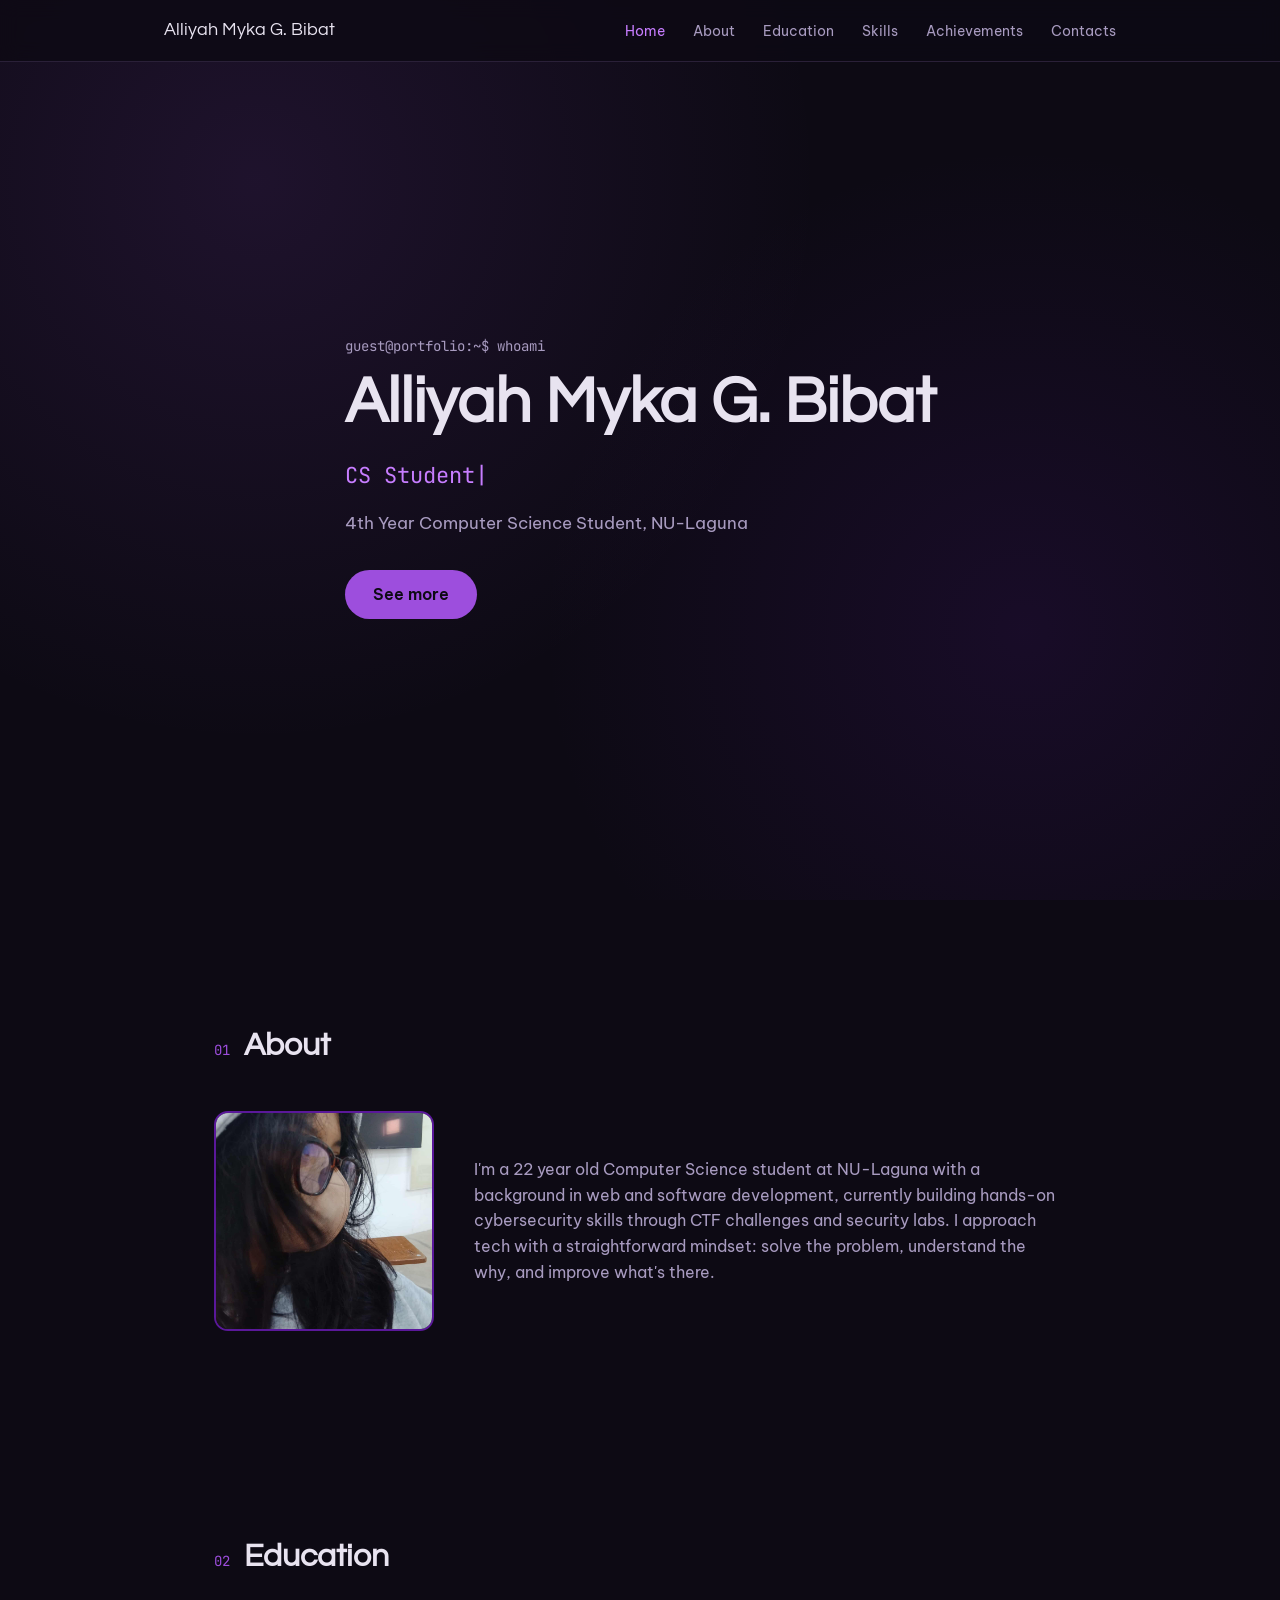
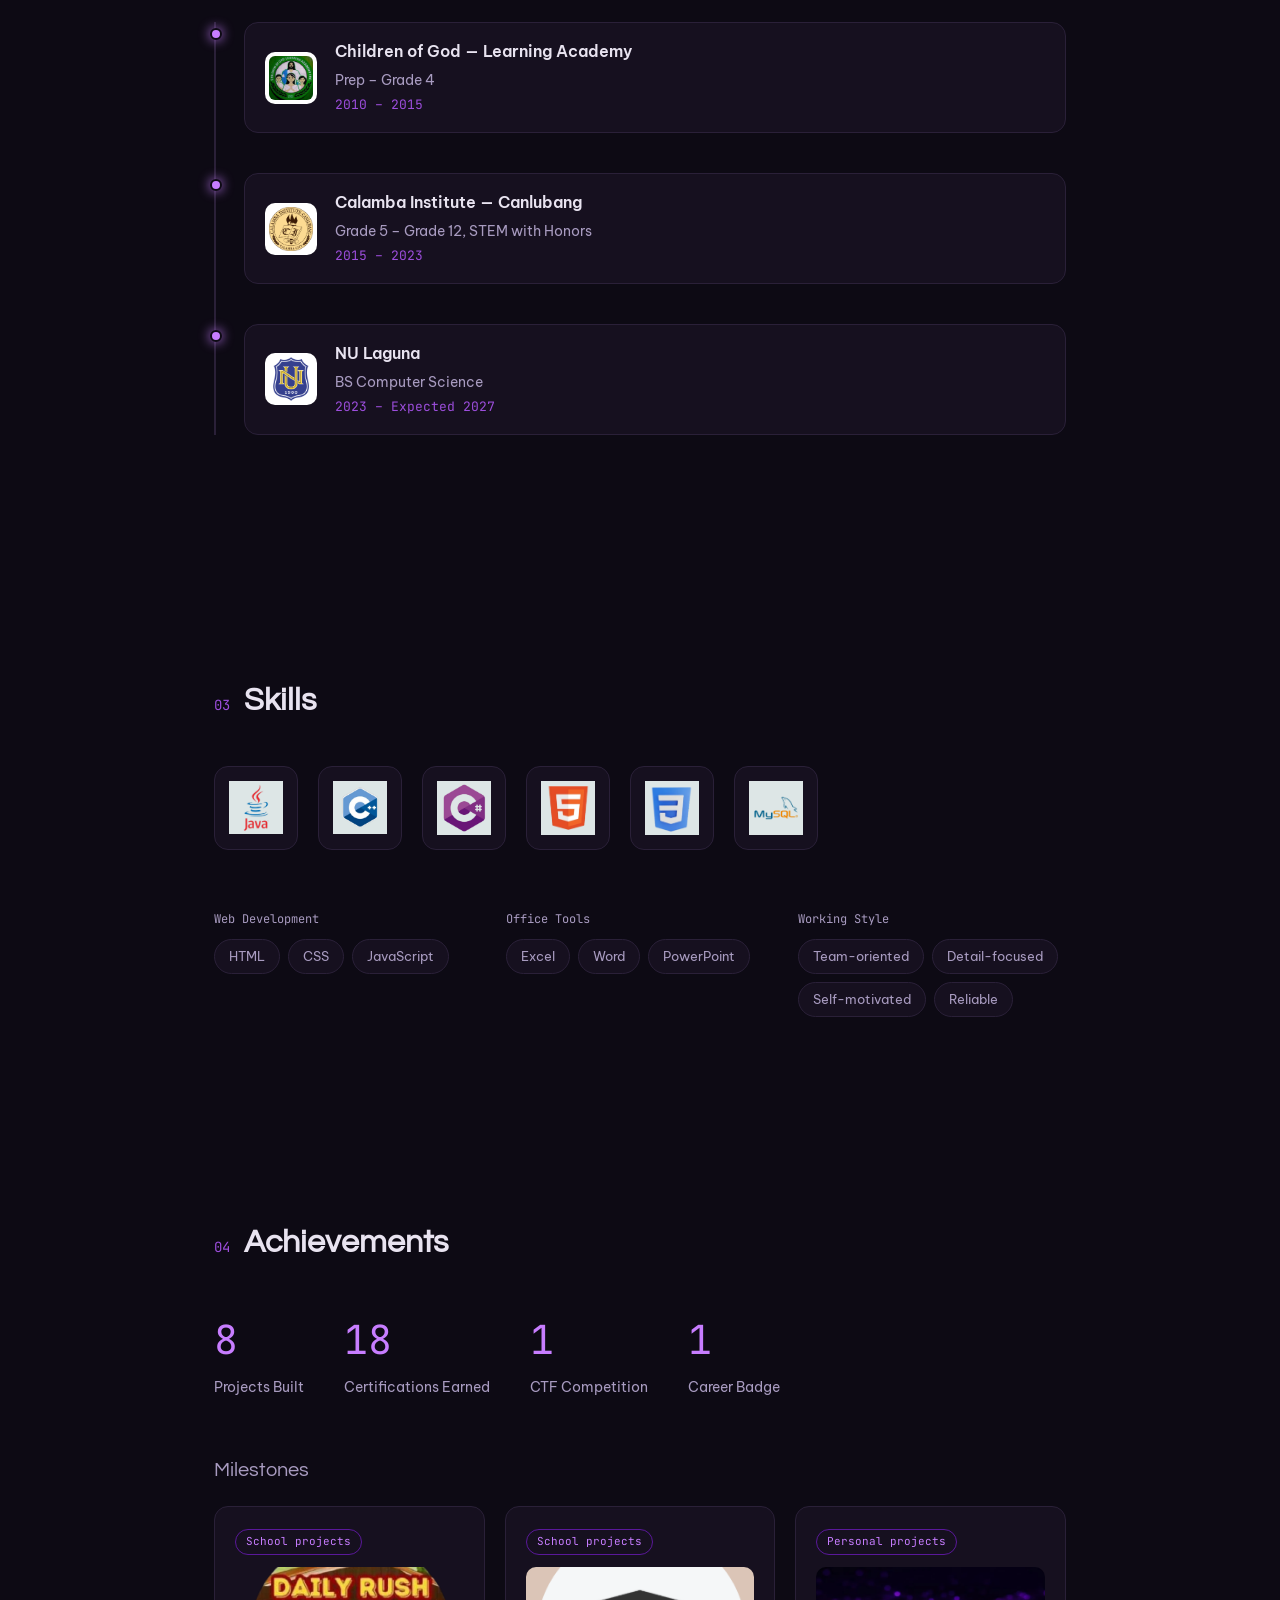
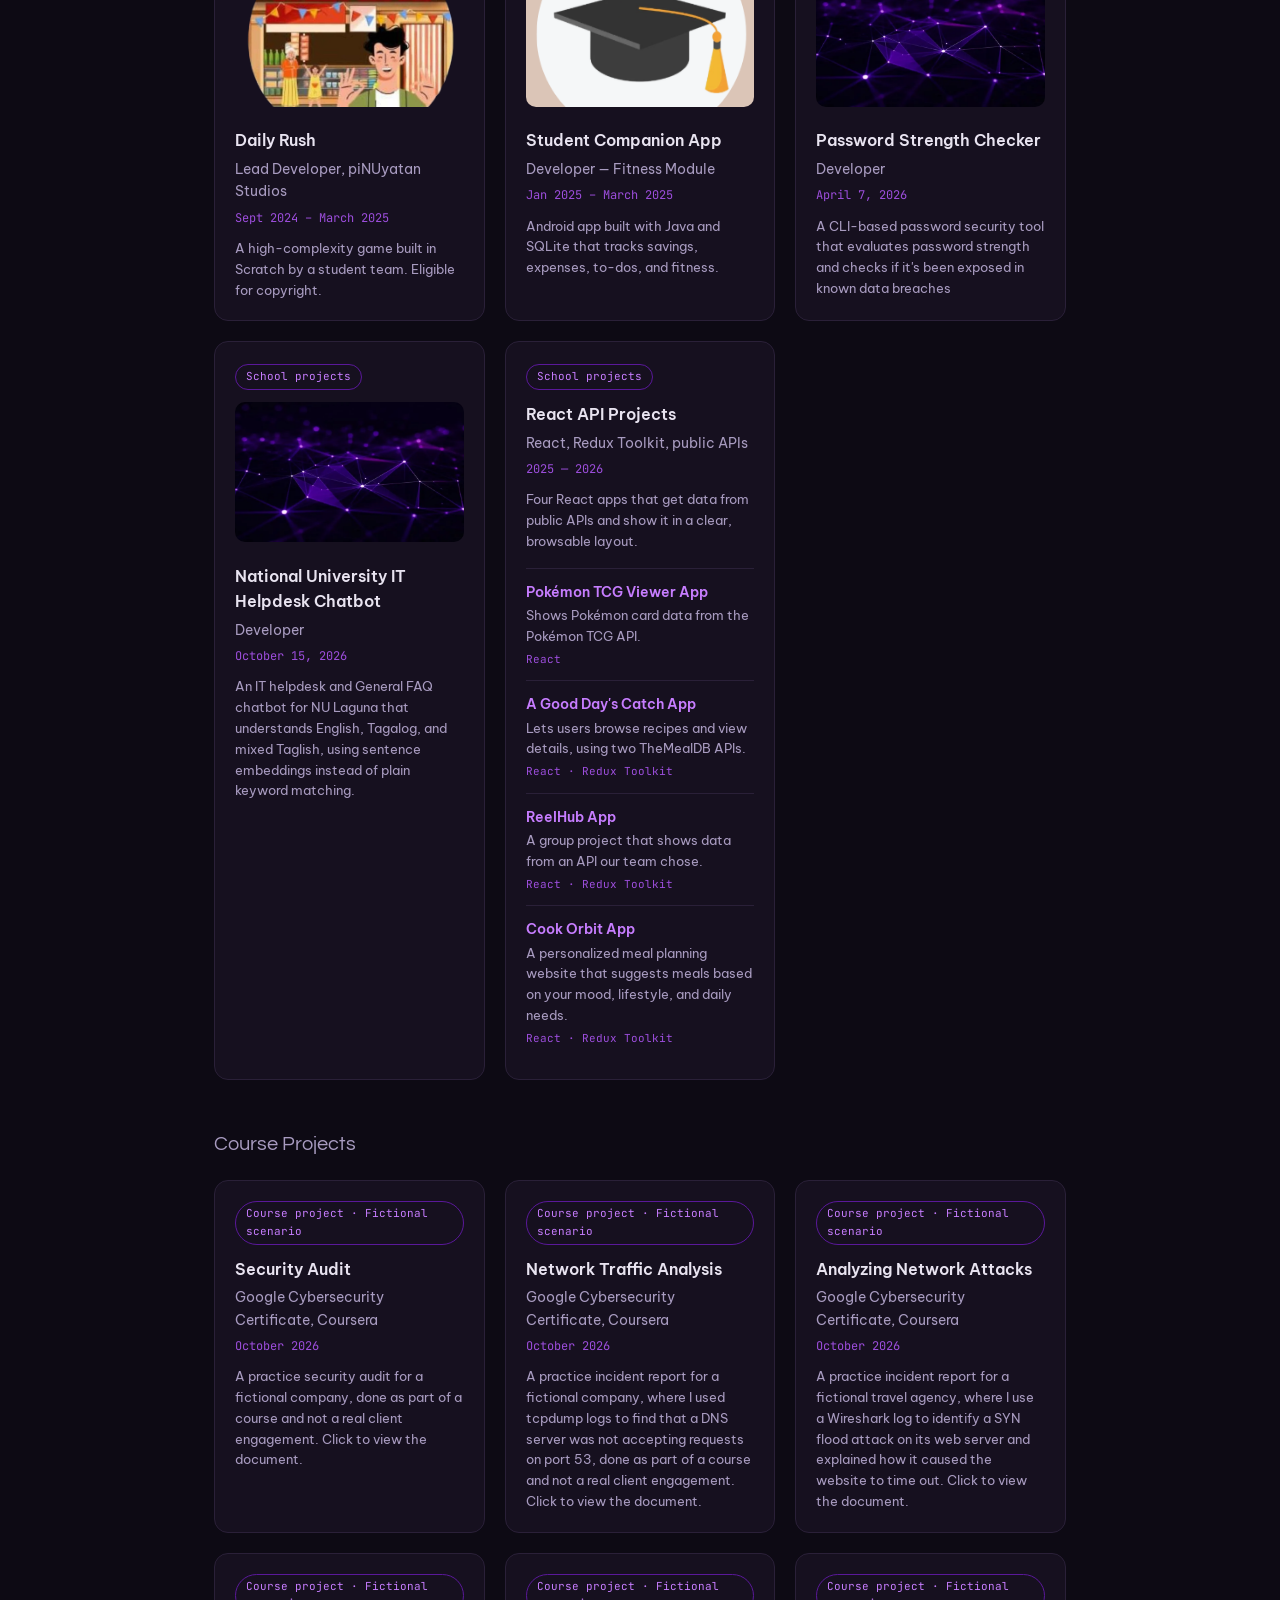
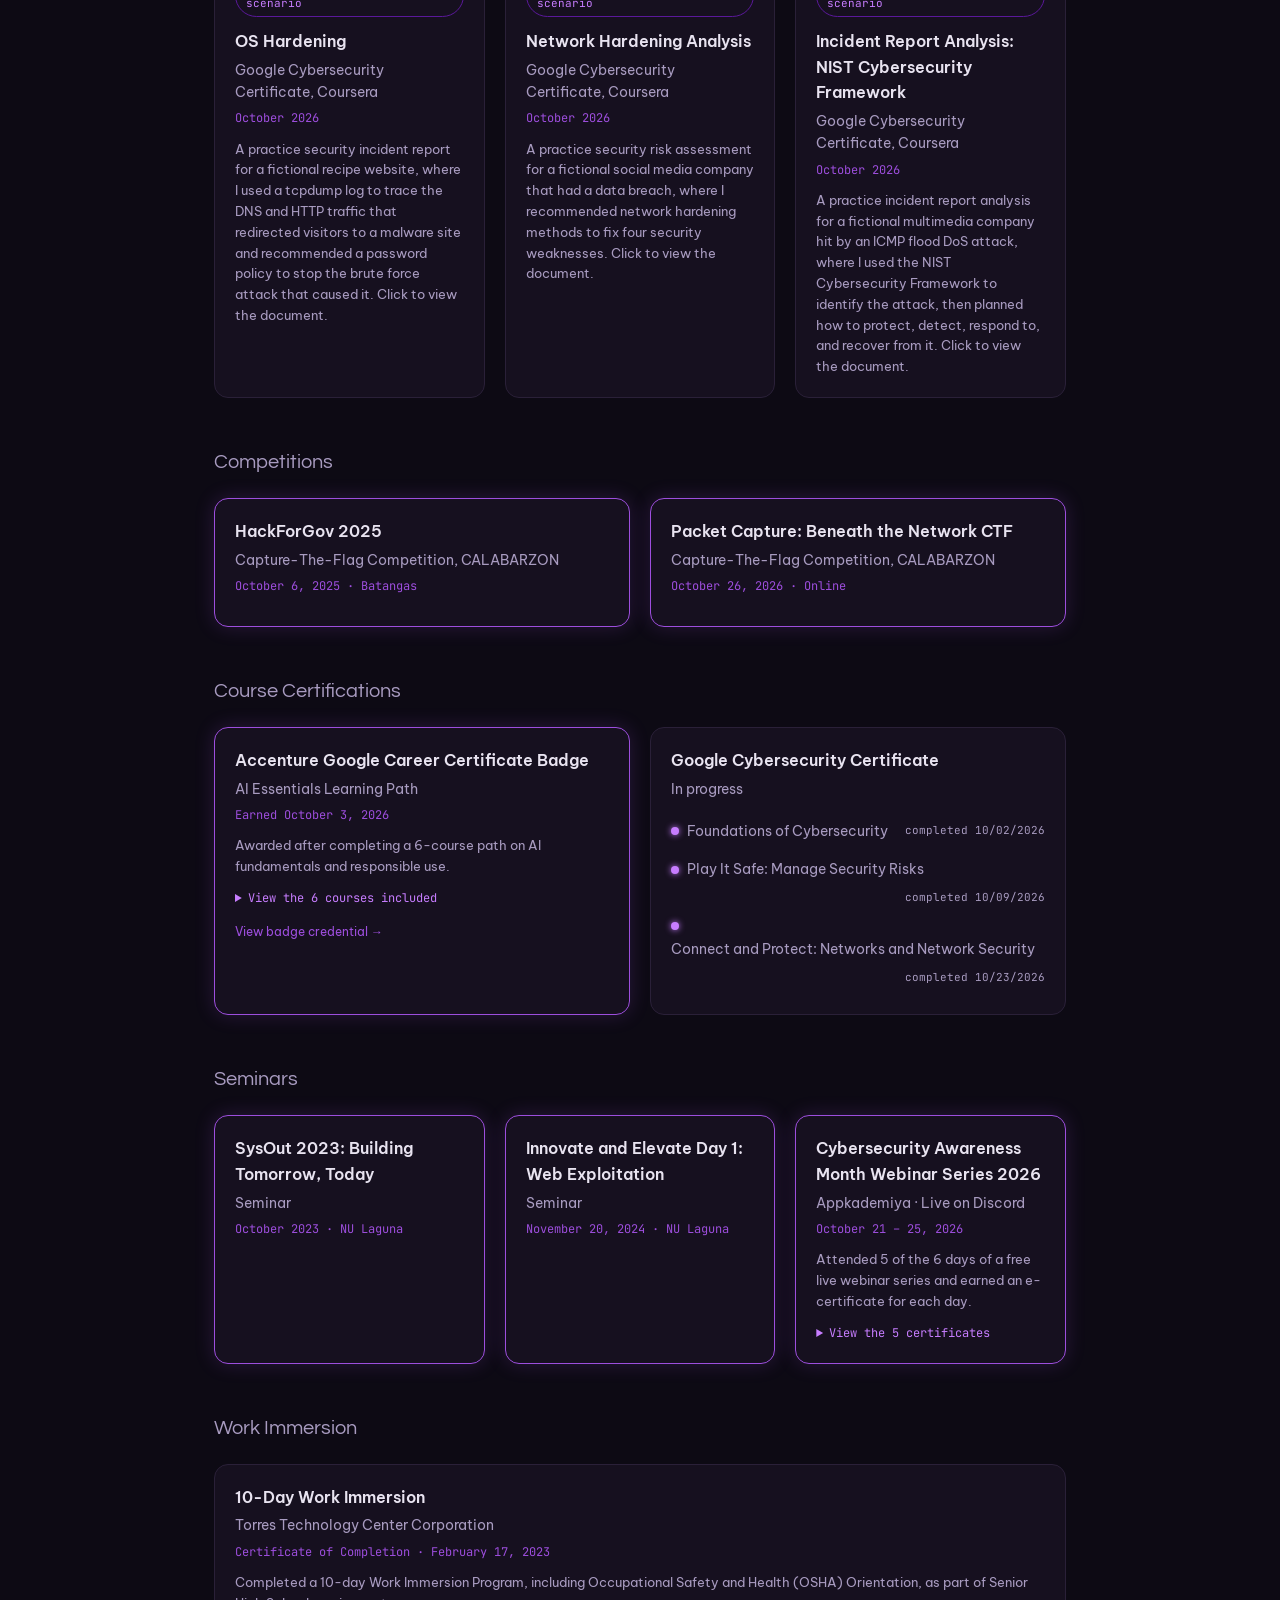
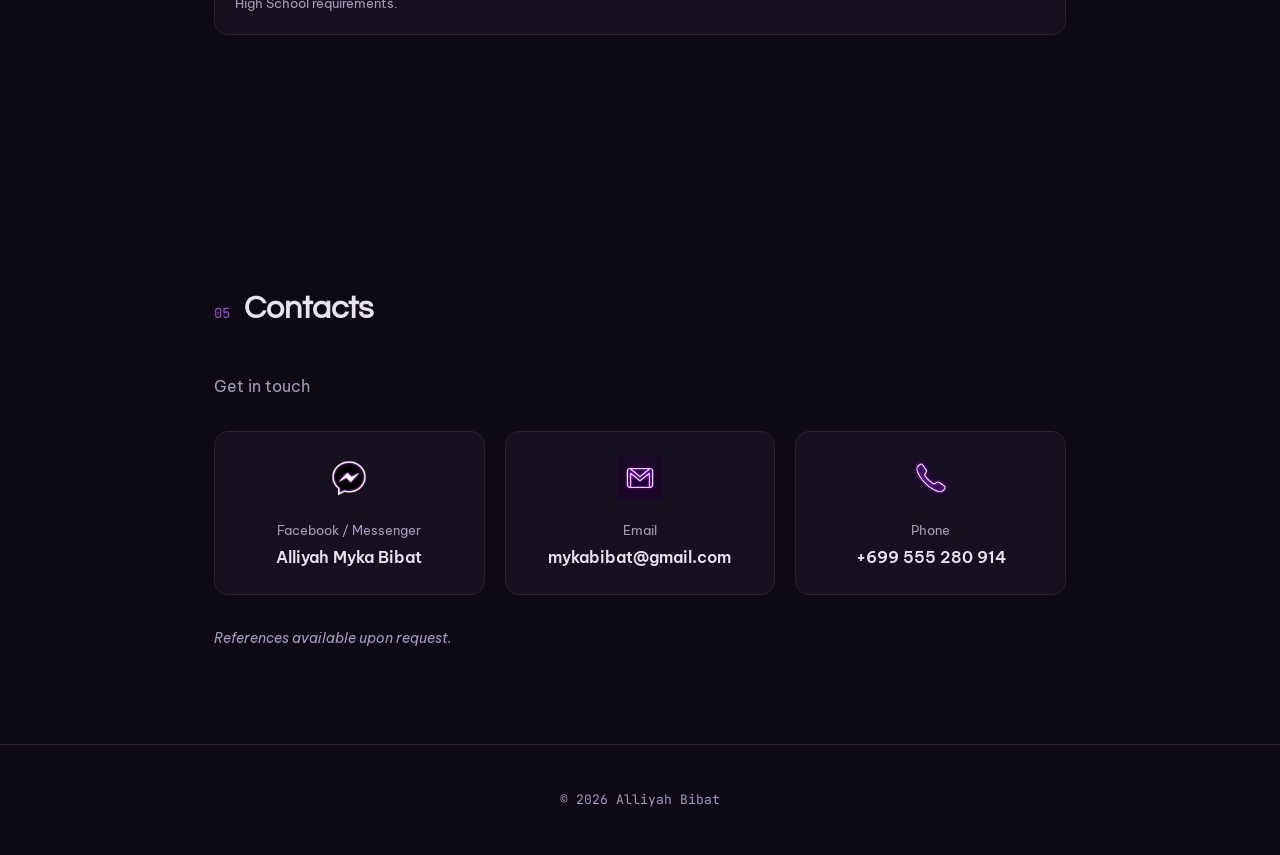
==== commit 0c2d5791: "reorganized my certificates section" ====
--- a/index.html
+++ b/index.html
@@ -326,20 +326,8 @@
           </div>
         </div>
 
-      <h3 class="sub-heading">Certificates &amp; Competitions</h3>
+      <h3 class="sub-heading">Competitions</h3>
       <div class="cards-grid certs-grid">
-        <div class="card cert-card highlight cert-trigger" data-file="certs/SysOut2023_Certificate - 152 - Bibat.pdf" data-type="pdf">
-          <p class="card-title">SysOut 2023: Building Tomorrow, Today</p>
-          <p class="card-role">Seminar</p>
-          <p class="mono card-date">October 2023 · NU Laguna</p>
-        </div>
-
-        <div class="card cert-card highlight cert-trigger" data-file="certs/Innovate and Elevate Day 1 - Bibat.jpg" data-type="image">
-          <p class="card-title">Innovate and Elevate Day 1: Web Exploitation</p>
-          <p class="card-role">Seminar</p>
-          <p class="mono card-date">November 20, 2024 · NU Laguna</p>
-        </div>
-
         <div class="card cert-card highlight cert-trigger" data-file="certs/Hack4Gov Cert.jpg" data-type="image">
           <p class="card-title">HackForGov 2025</p>
           <p class="card-role">Capture-The-Flag Competition, CALABARZON</p>
@@ -353,7 +341,7 @@
         </div>
       </div>
 
-      <h3 class="sub-heading">Online Certifications</h3>
+      <h3 class="sub-heading">Course Certifications</h3>
         <div class="cards-grid certs-grid">
           <div class="card cert-card highlight">
             <p class="card-title">Accenture Google Career Certificate Badge</p>
@@ -427,8 +415,23 @@
               </li>
             </ul>
           </div>
-
-          <div class="card cert-card highlight">
+        </div>
+
+      <h3 class="sub-heading">Seminars</h3>
+      <div class="cards-grid certs-grid">
+        <div class="card cert-card highlight cert-trigger" data-file="certs/SysOut2023_Certificate - 152 - Bibat.pdf" data-type="pdf">
+          <p class="card-title">SysOut 2023: Building Tomorrow, Today</p>
+          <p class="card-role">Seminar</p>
+          <p class="mono card-date">October 2023 · NU Laguna</p>
+        </div>
+
+        <div class="card cert-card highlight cert-trigger" data-file="certs/Innovate and Elevate Day 1 - Bibat.jpg" data-type="image">
+          <p class="card-title">Innovate and Elevate Day 1: Web Exploitation</p>
+          <p class="card-role">Seminar</p>
+          <p class="mono card-date">November 20, 2024 · NU Laguna</p>
+        </div>
+
+        <div class="card cert-card highlight">
             <p class="card-title">Cybersecurity Awareness Month Webinar Series 2026</p>
             <p class="card-role">Appkademiya · Live on Discord</p>
             <p class="mono card-date">October 21 – 25, 2026</p>
@@ -444,9 +447,11 @@
               </ul>
             </details>
           </div>
-        </div>
-
-        <h3 class="sub-heading">Work Immersion</h3>
+
+      </div>
+
+
+      <h3 class="sub-heading">Work Immersion</h3>
         <div class="cards-grid certs-grid">
           <div class="card cert-card cert-trigger" data-file="certs/Work Immersion - OSHA.png" data-type="image">
             <p class="card-title">10-Day Work Immersion</p>
